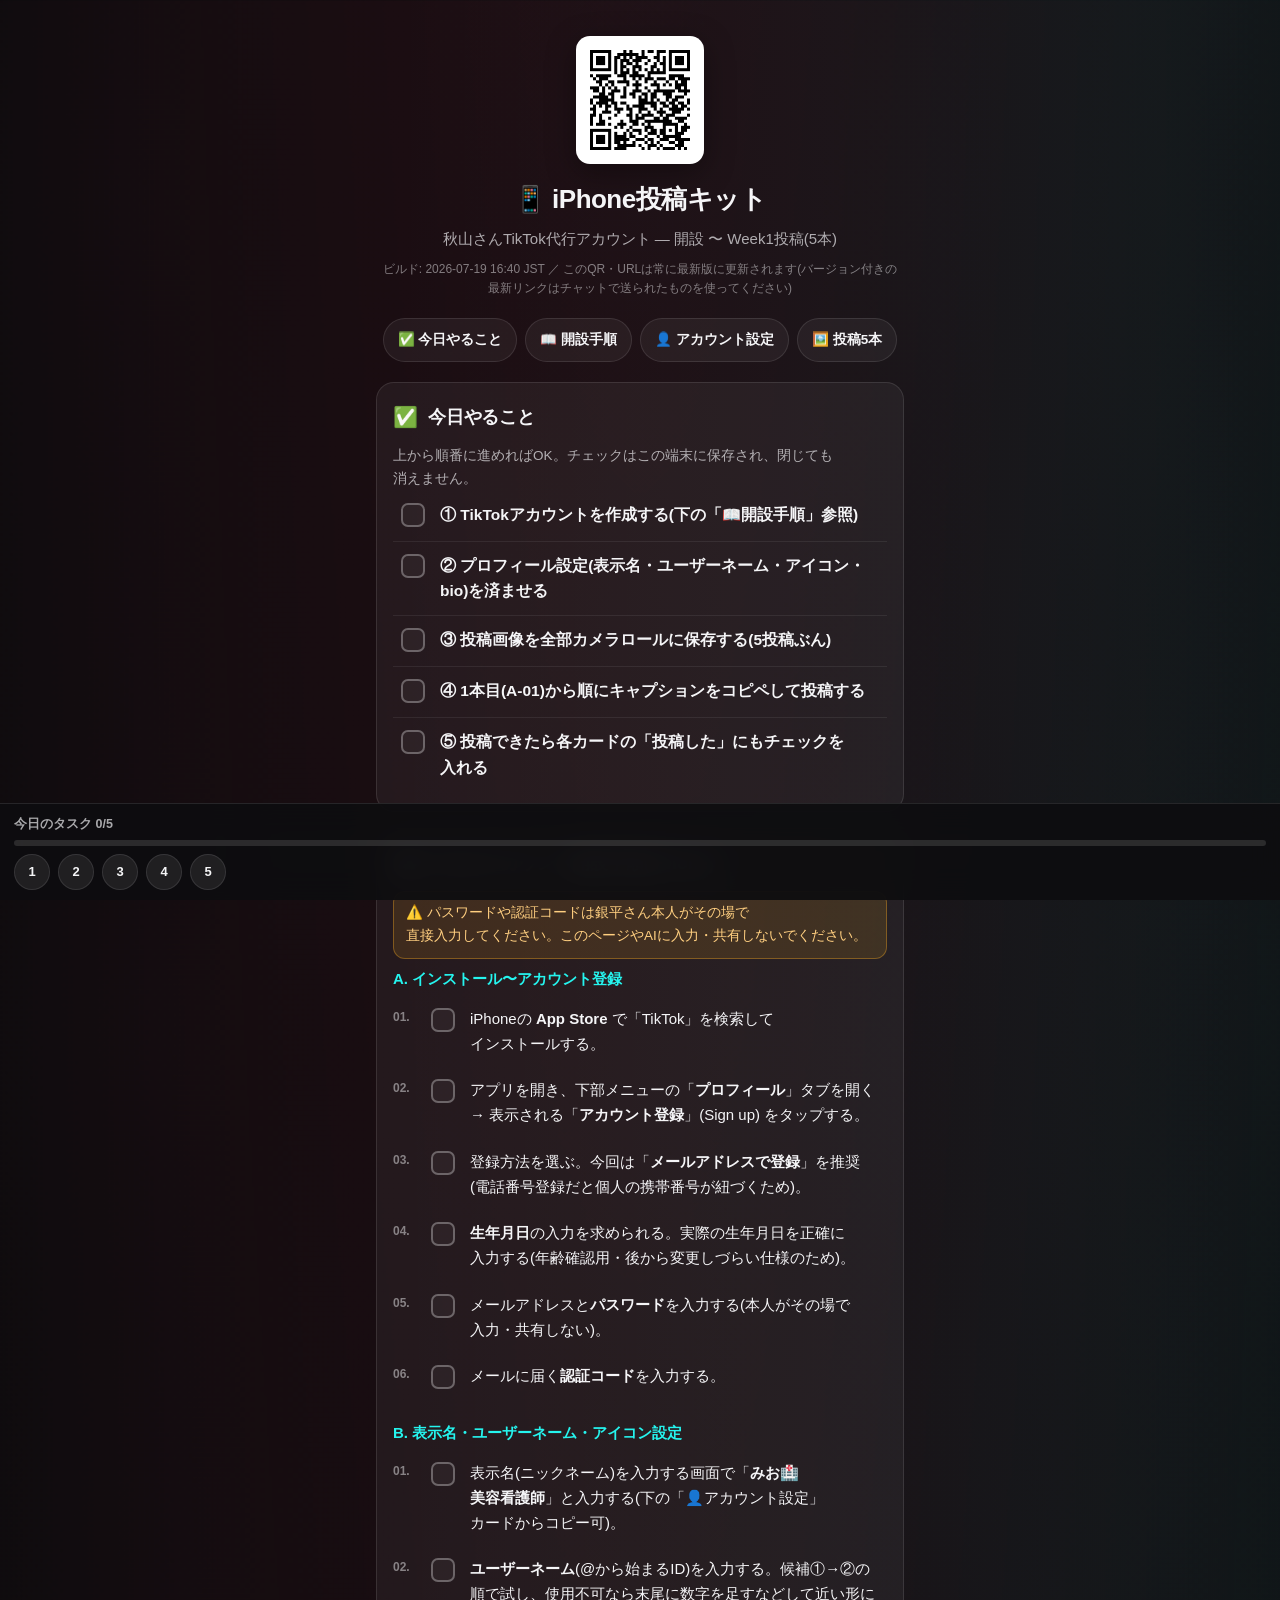
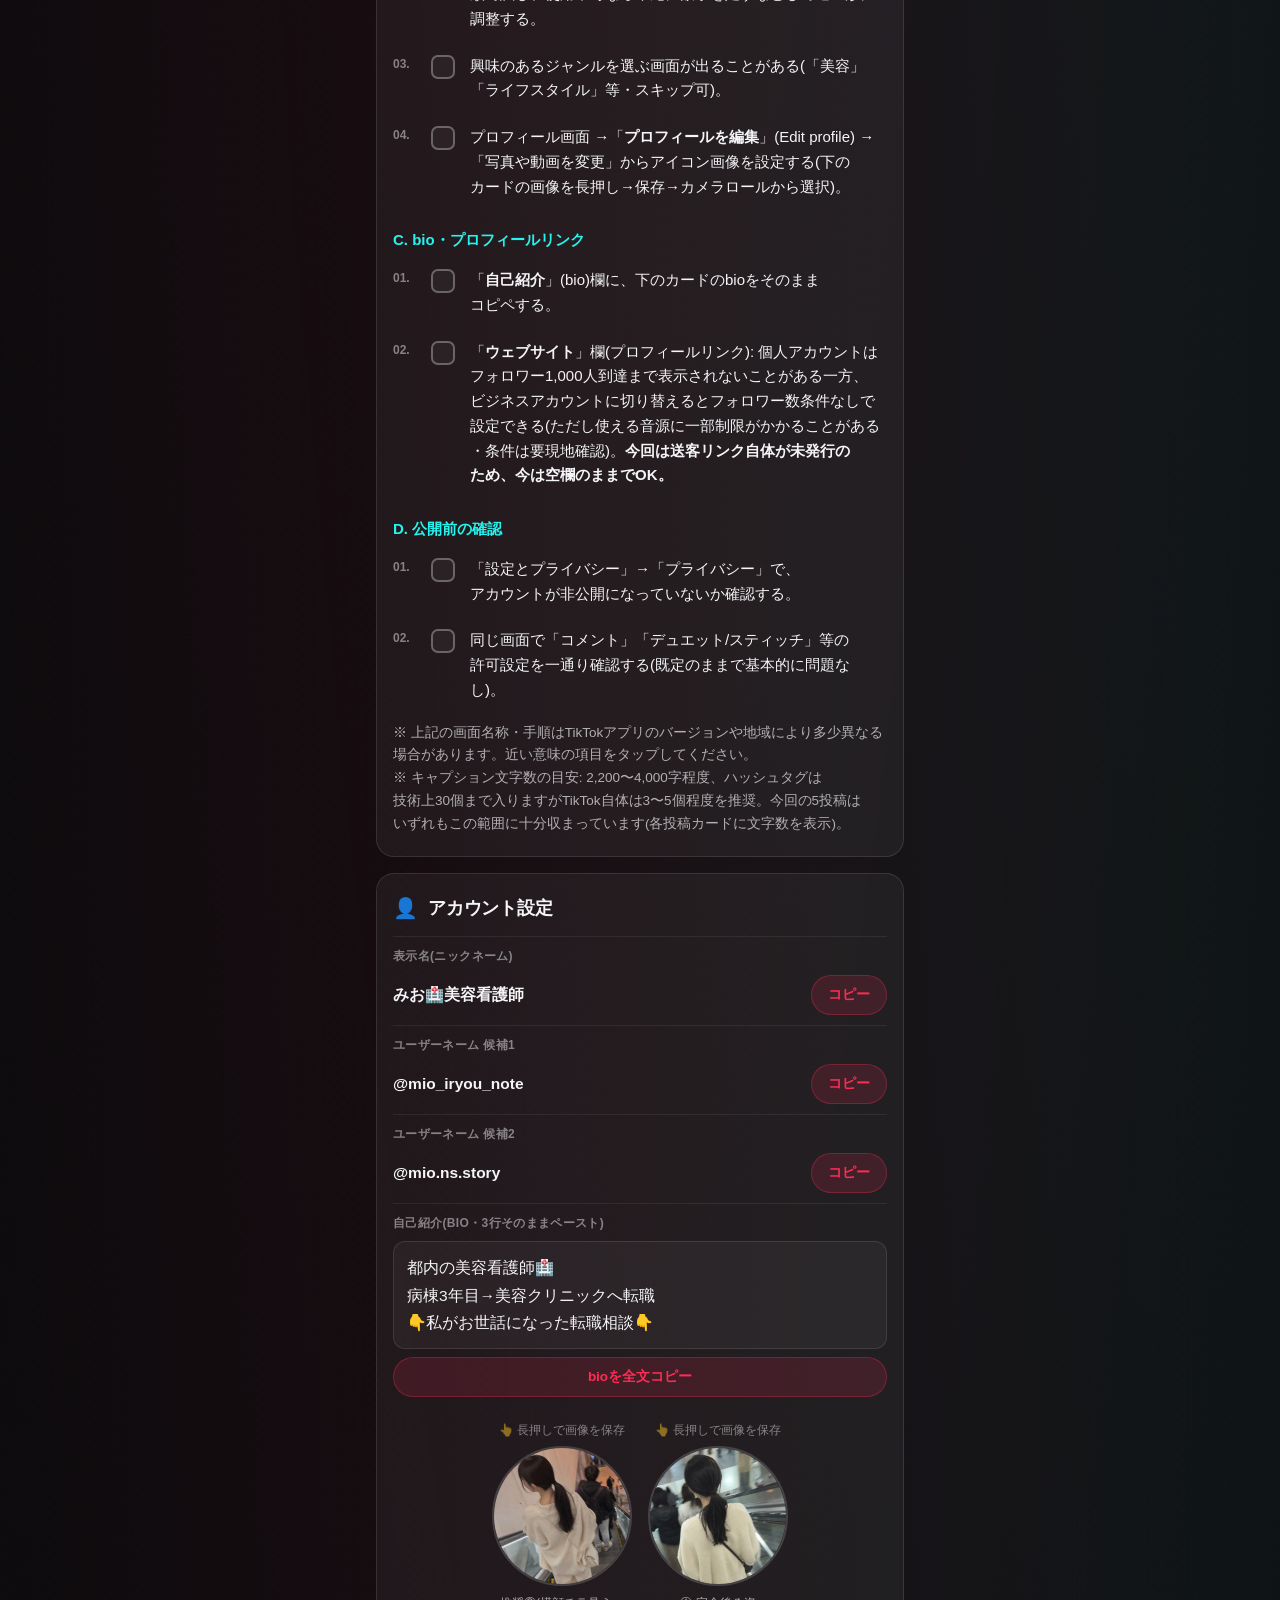
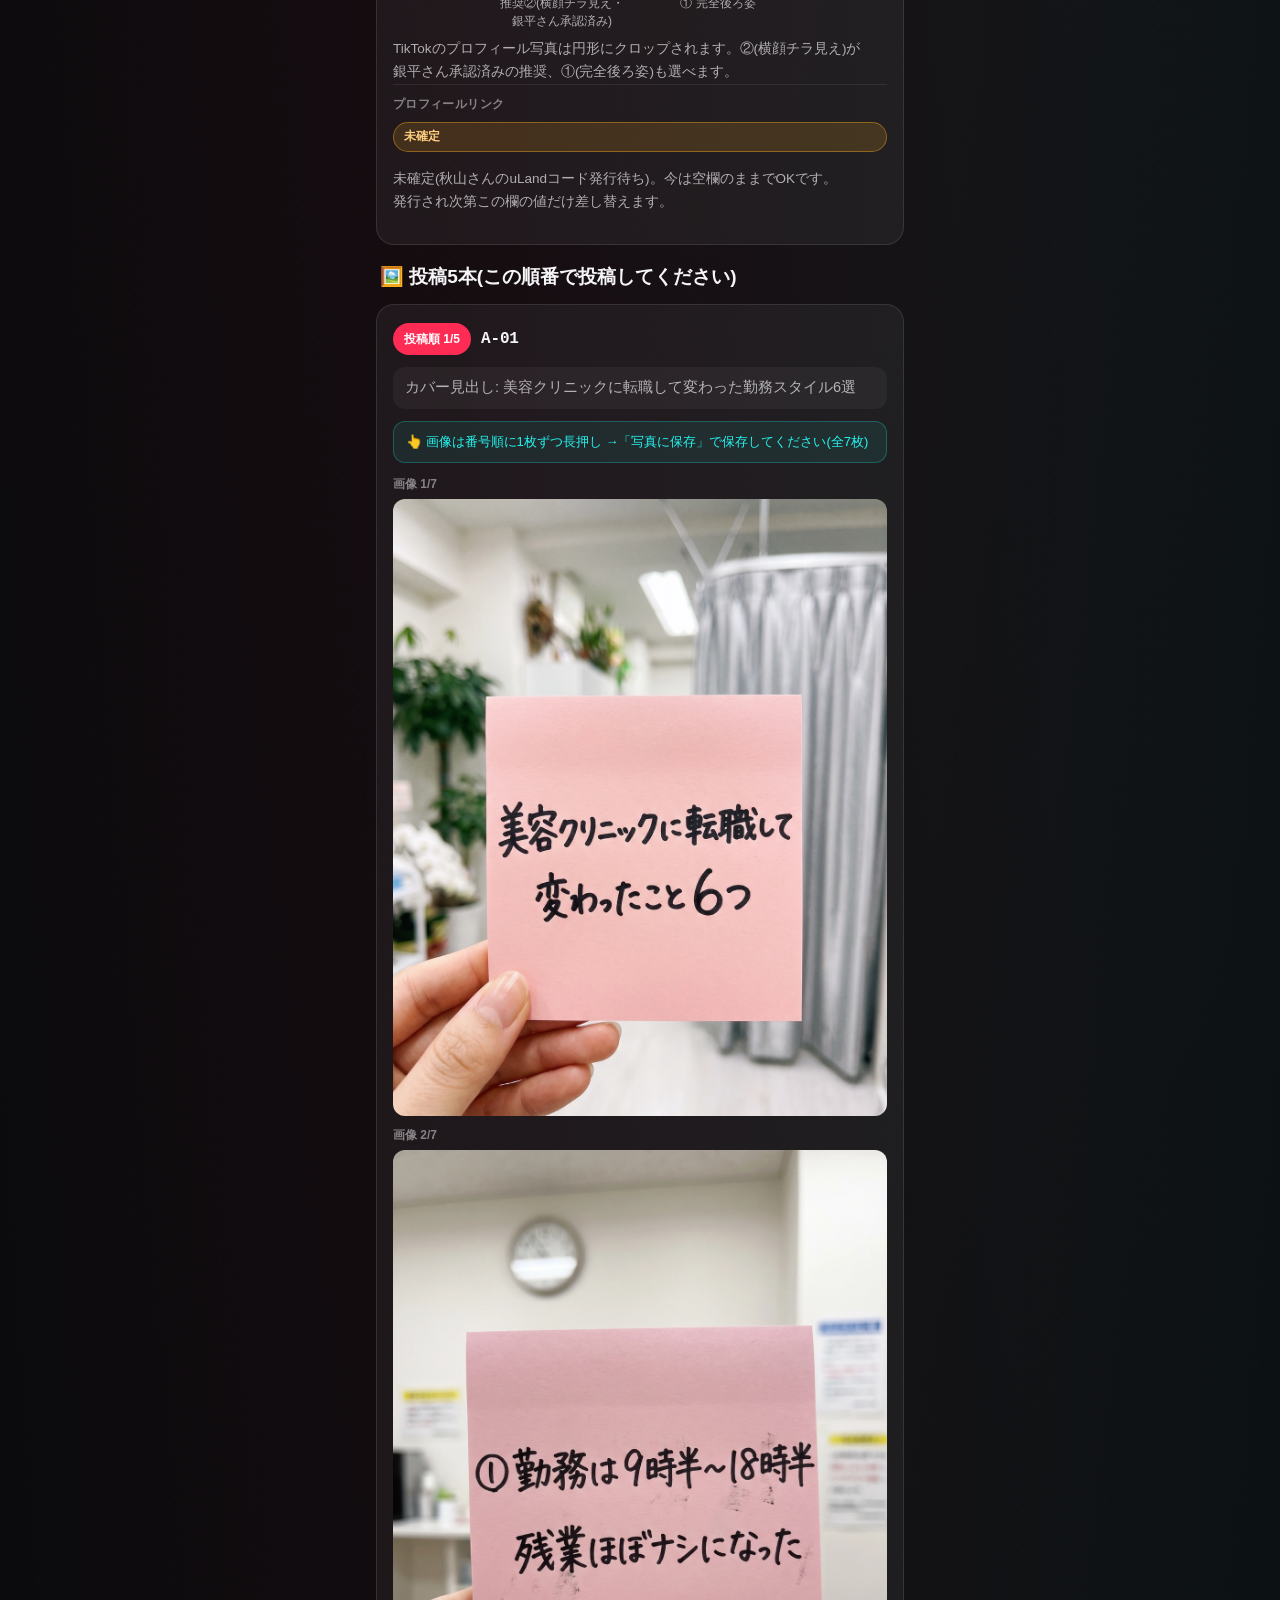
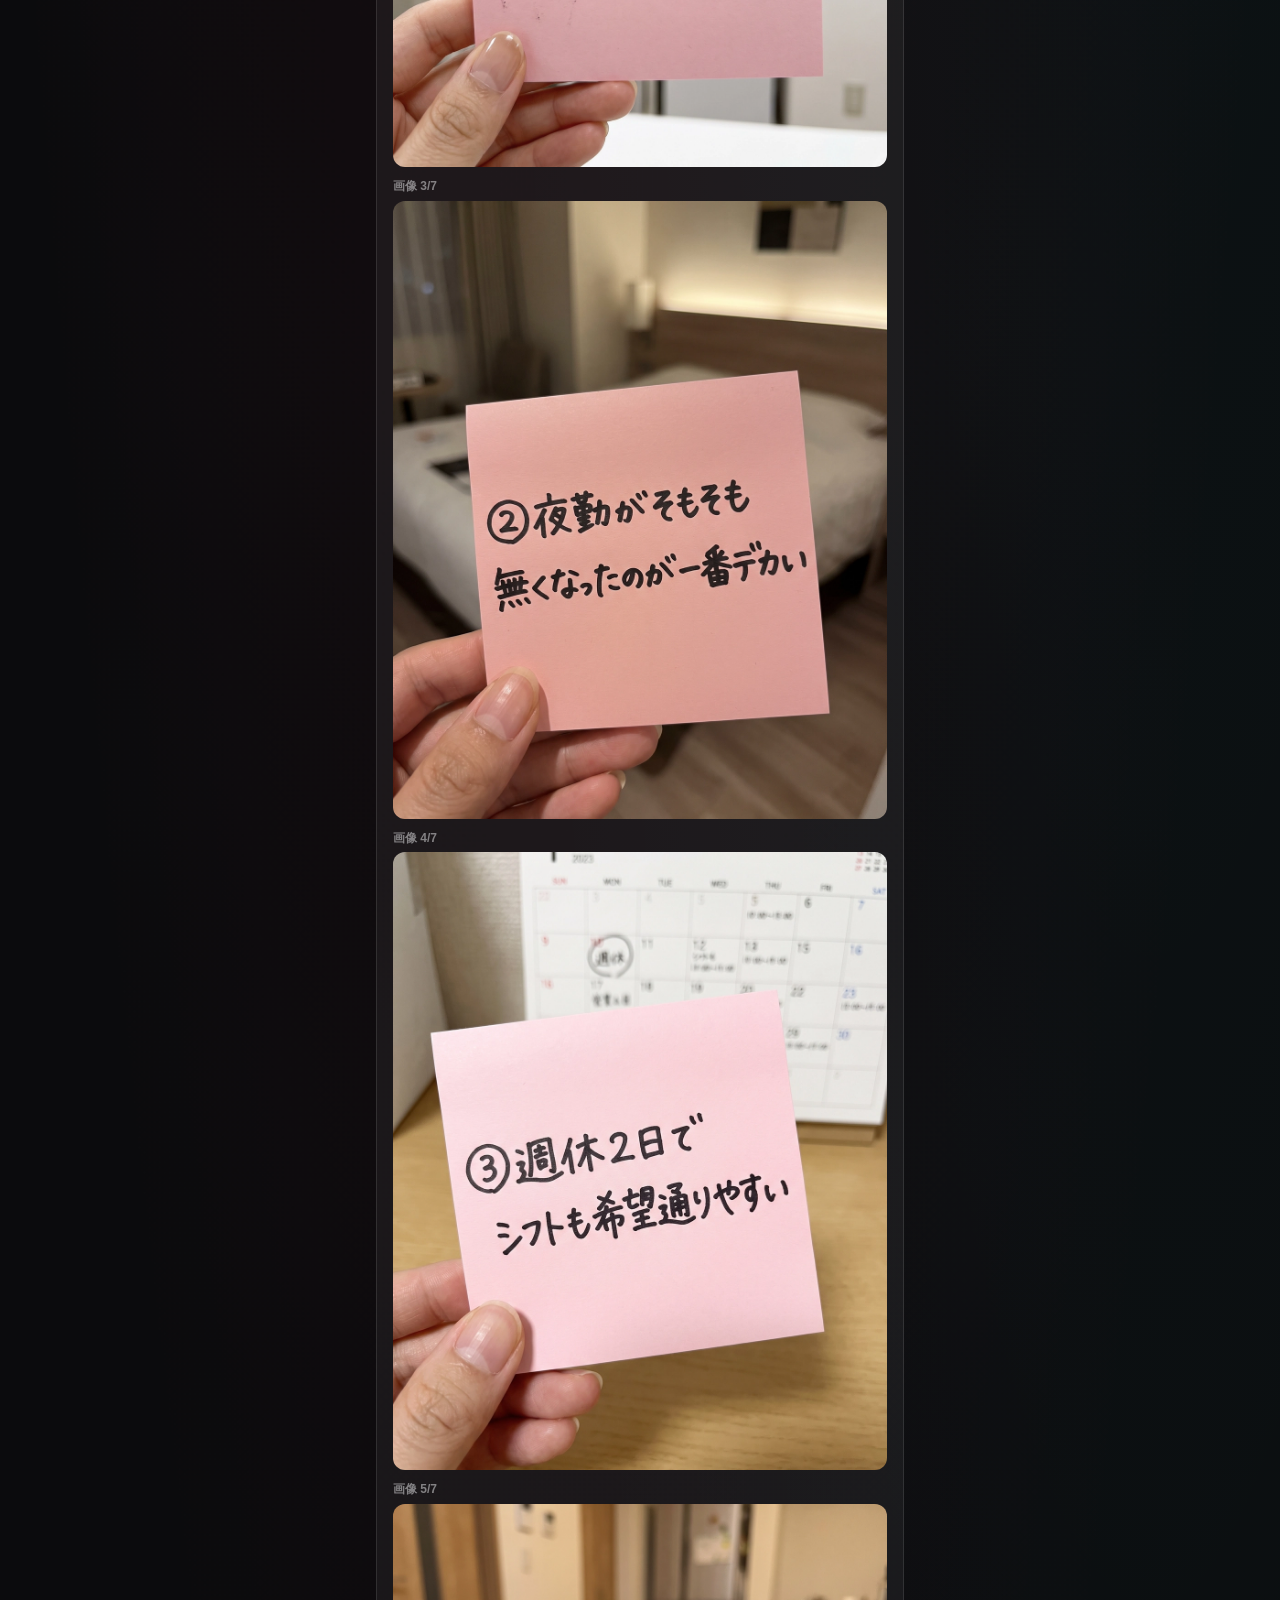
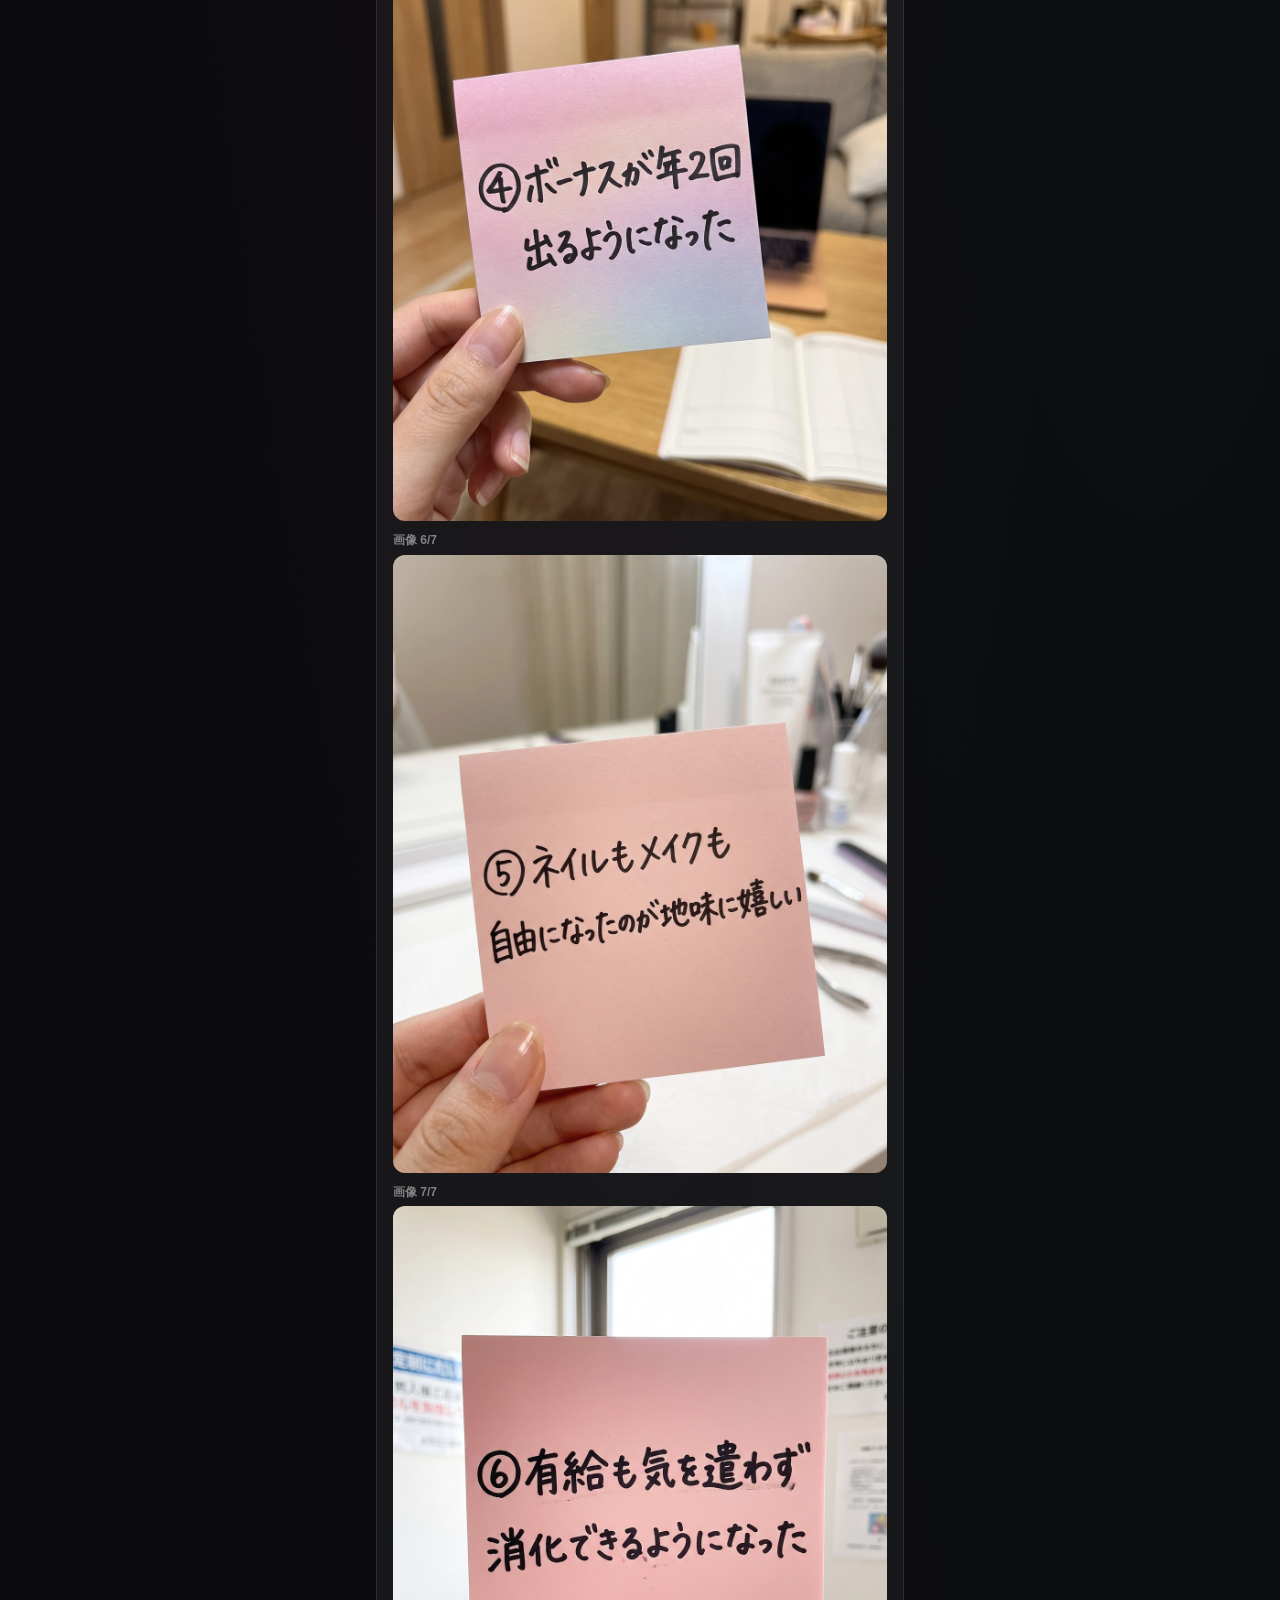
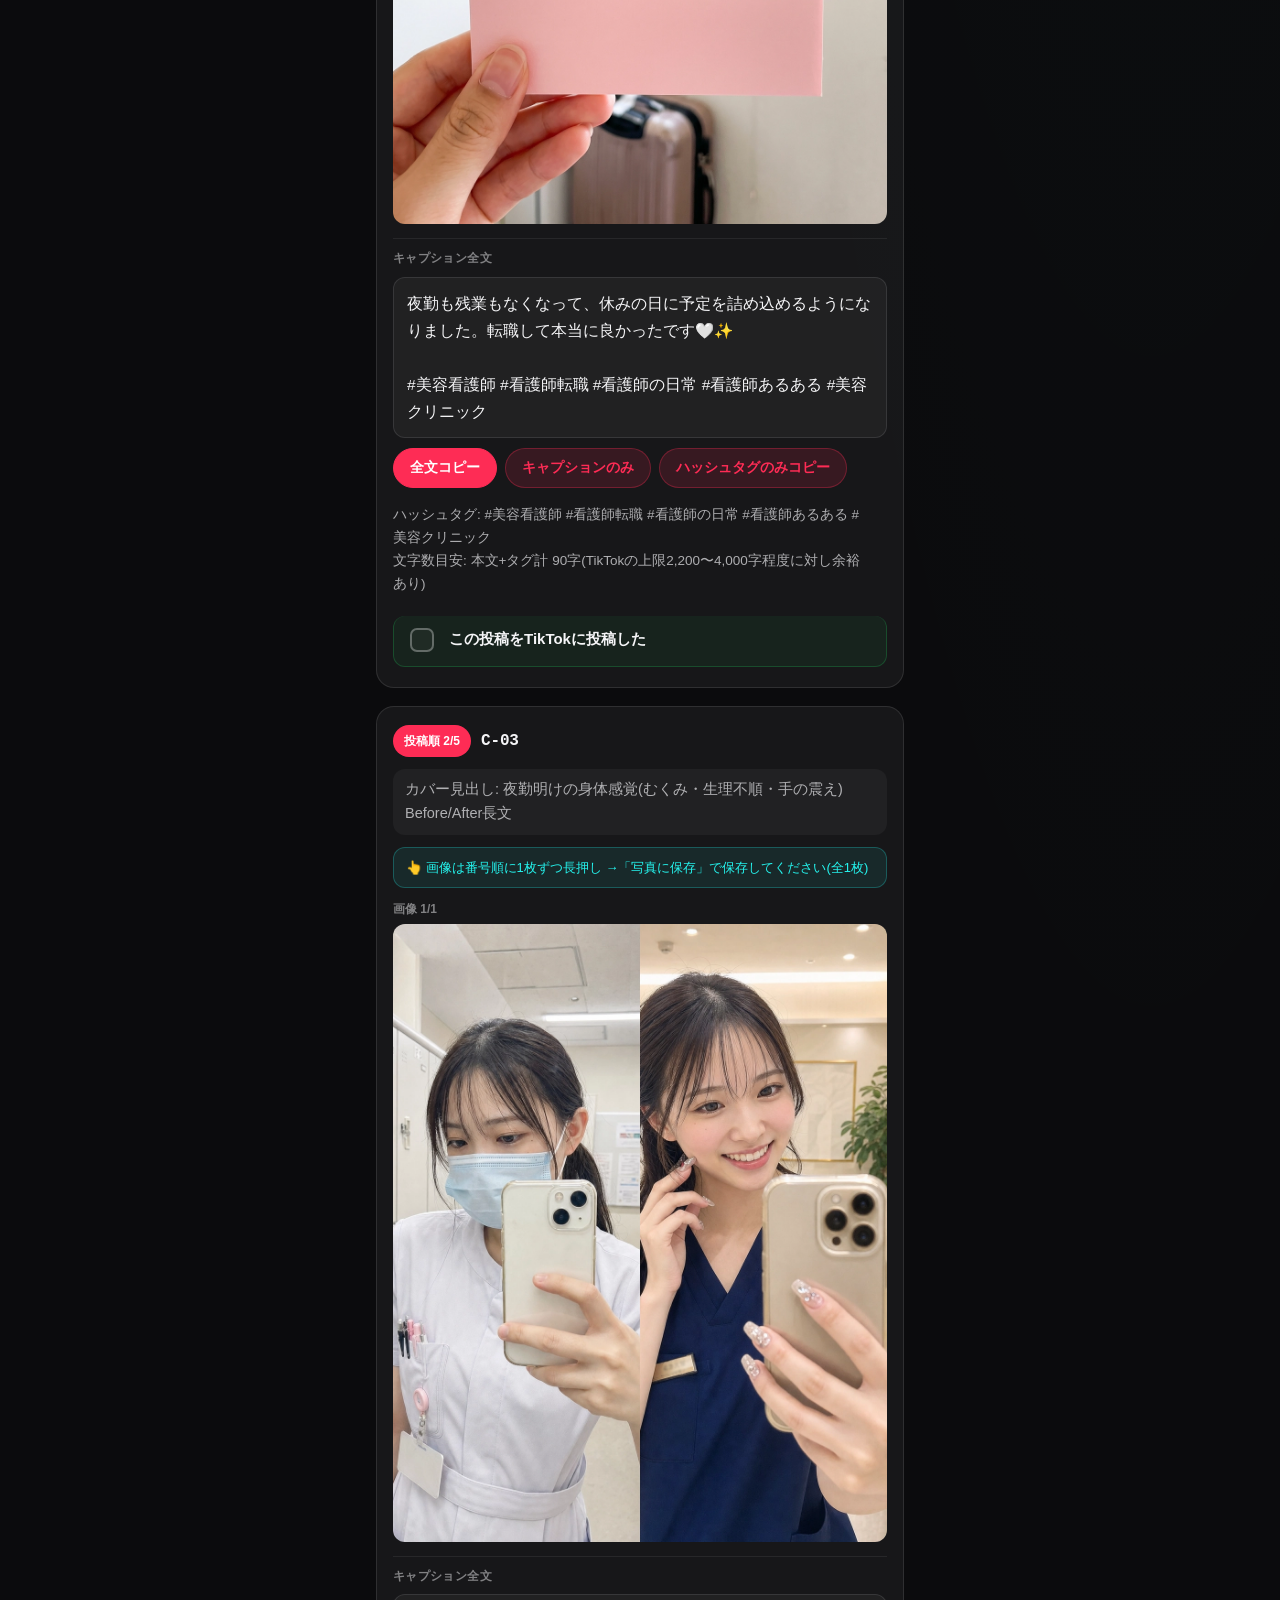
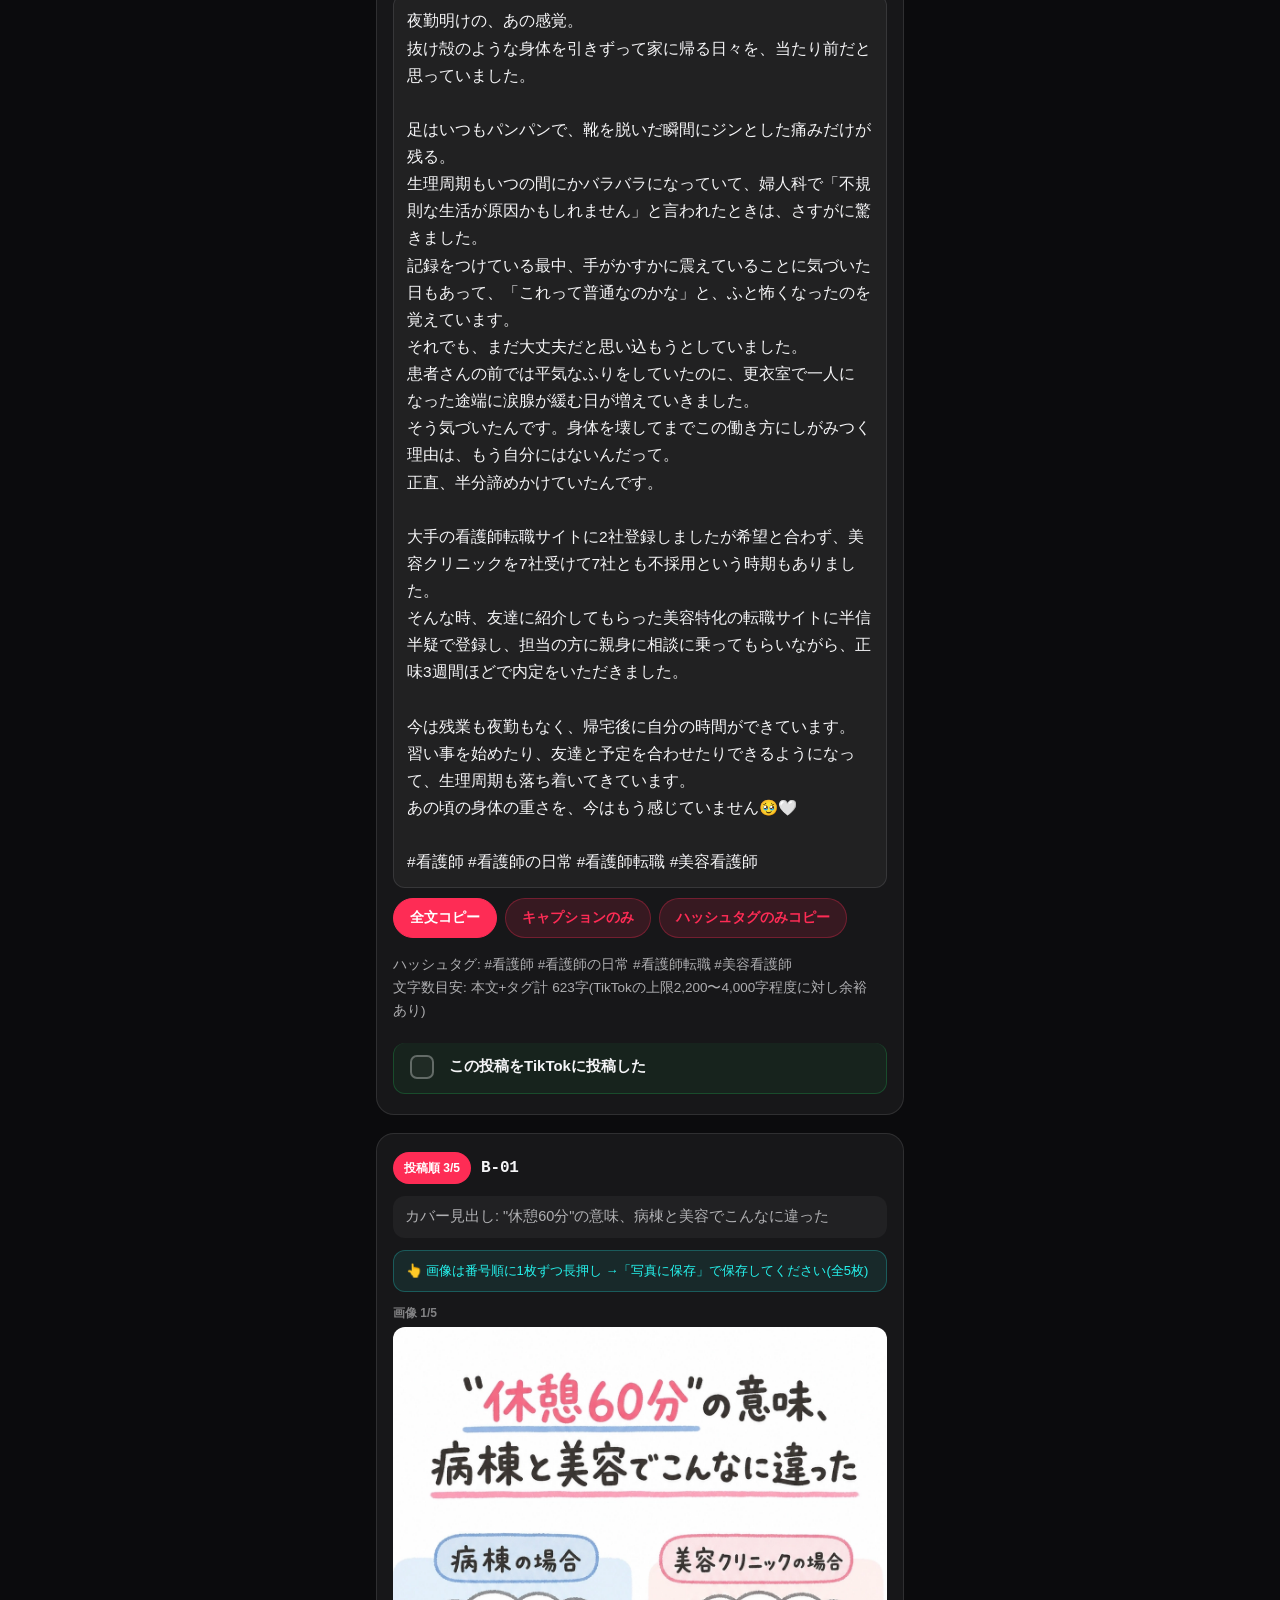
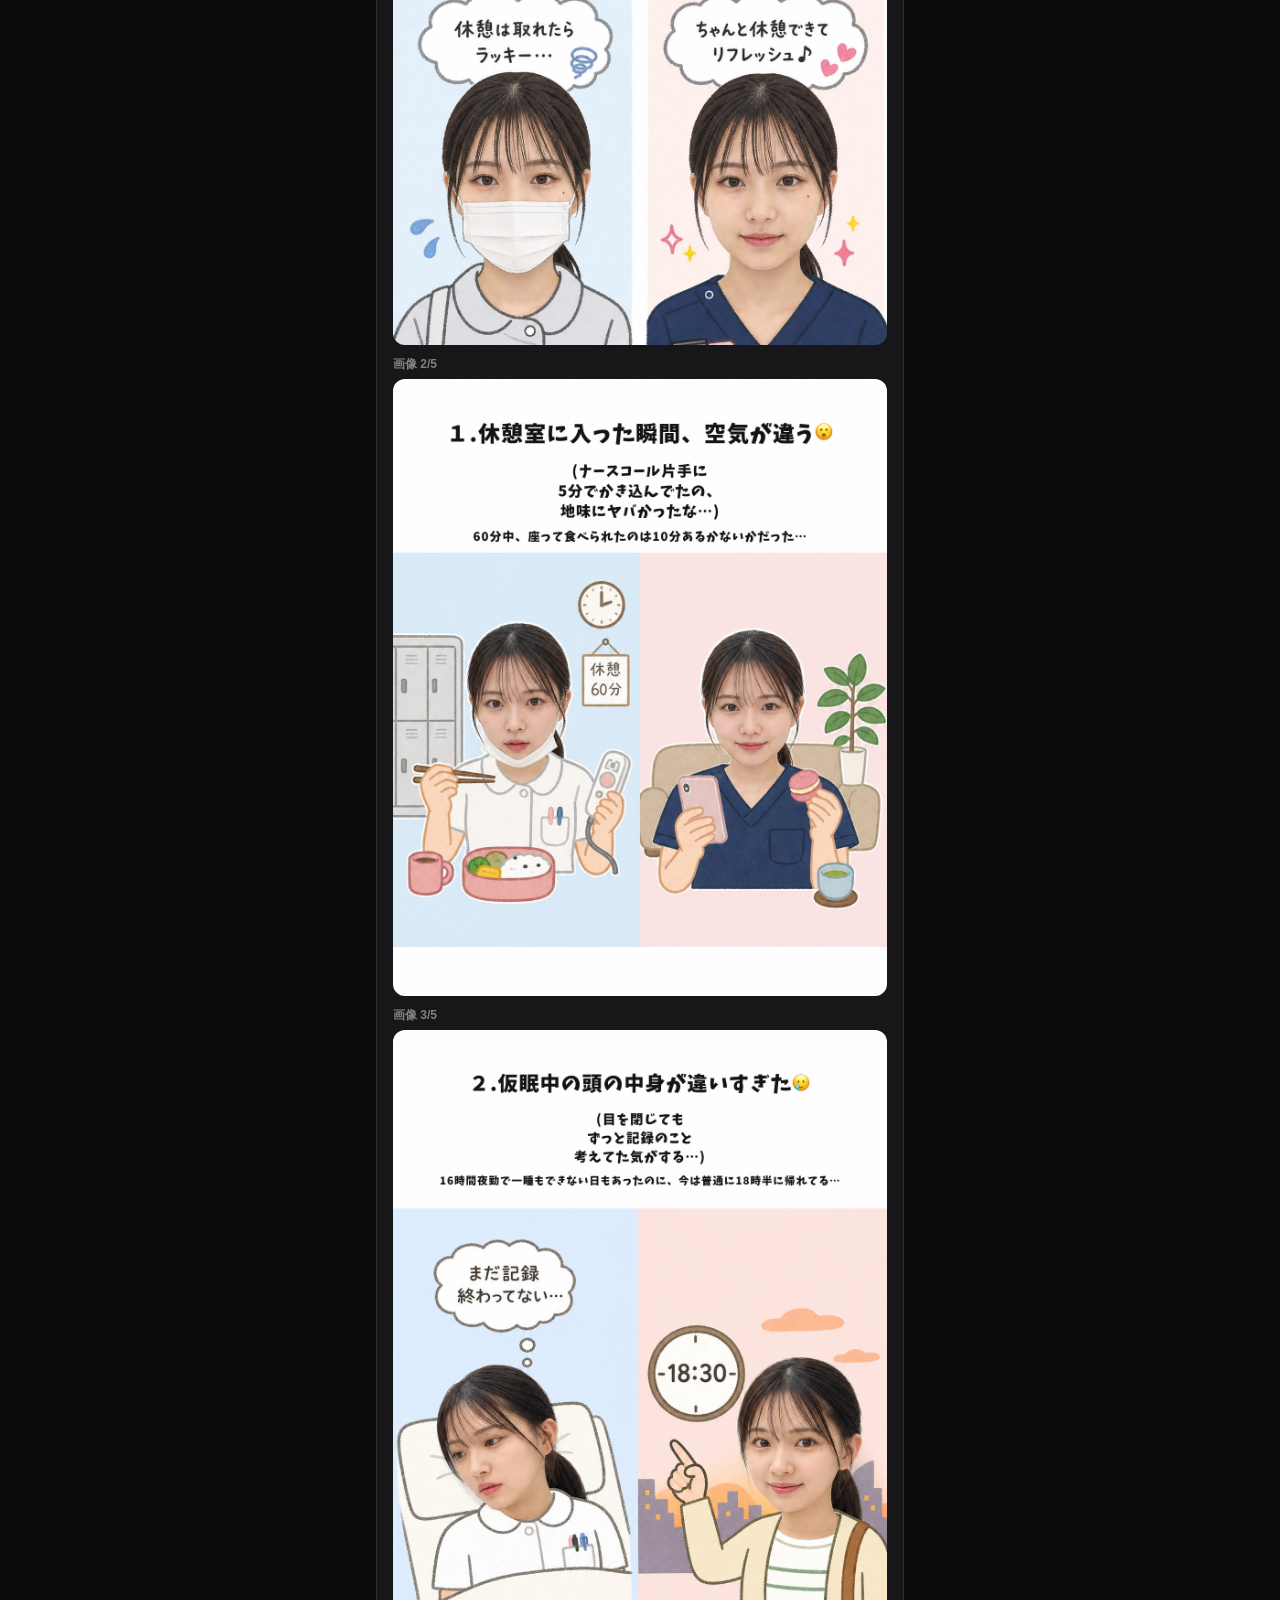
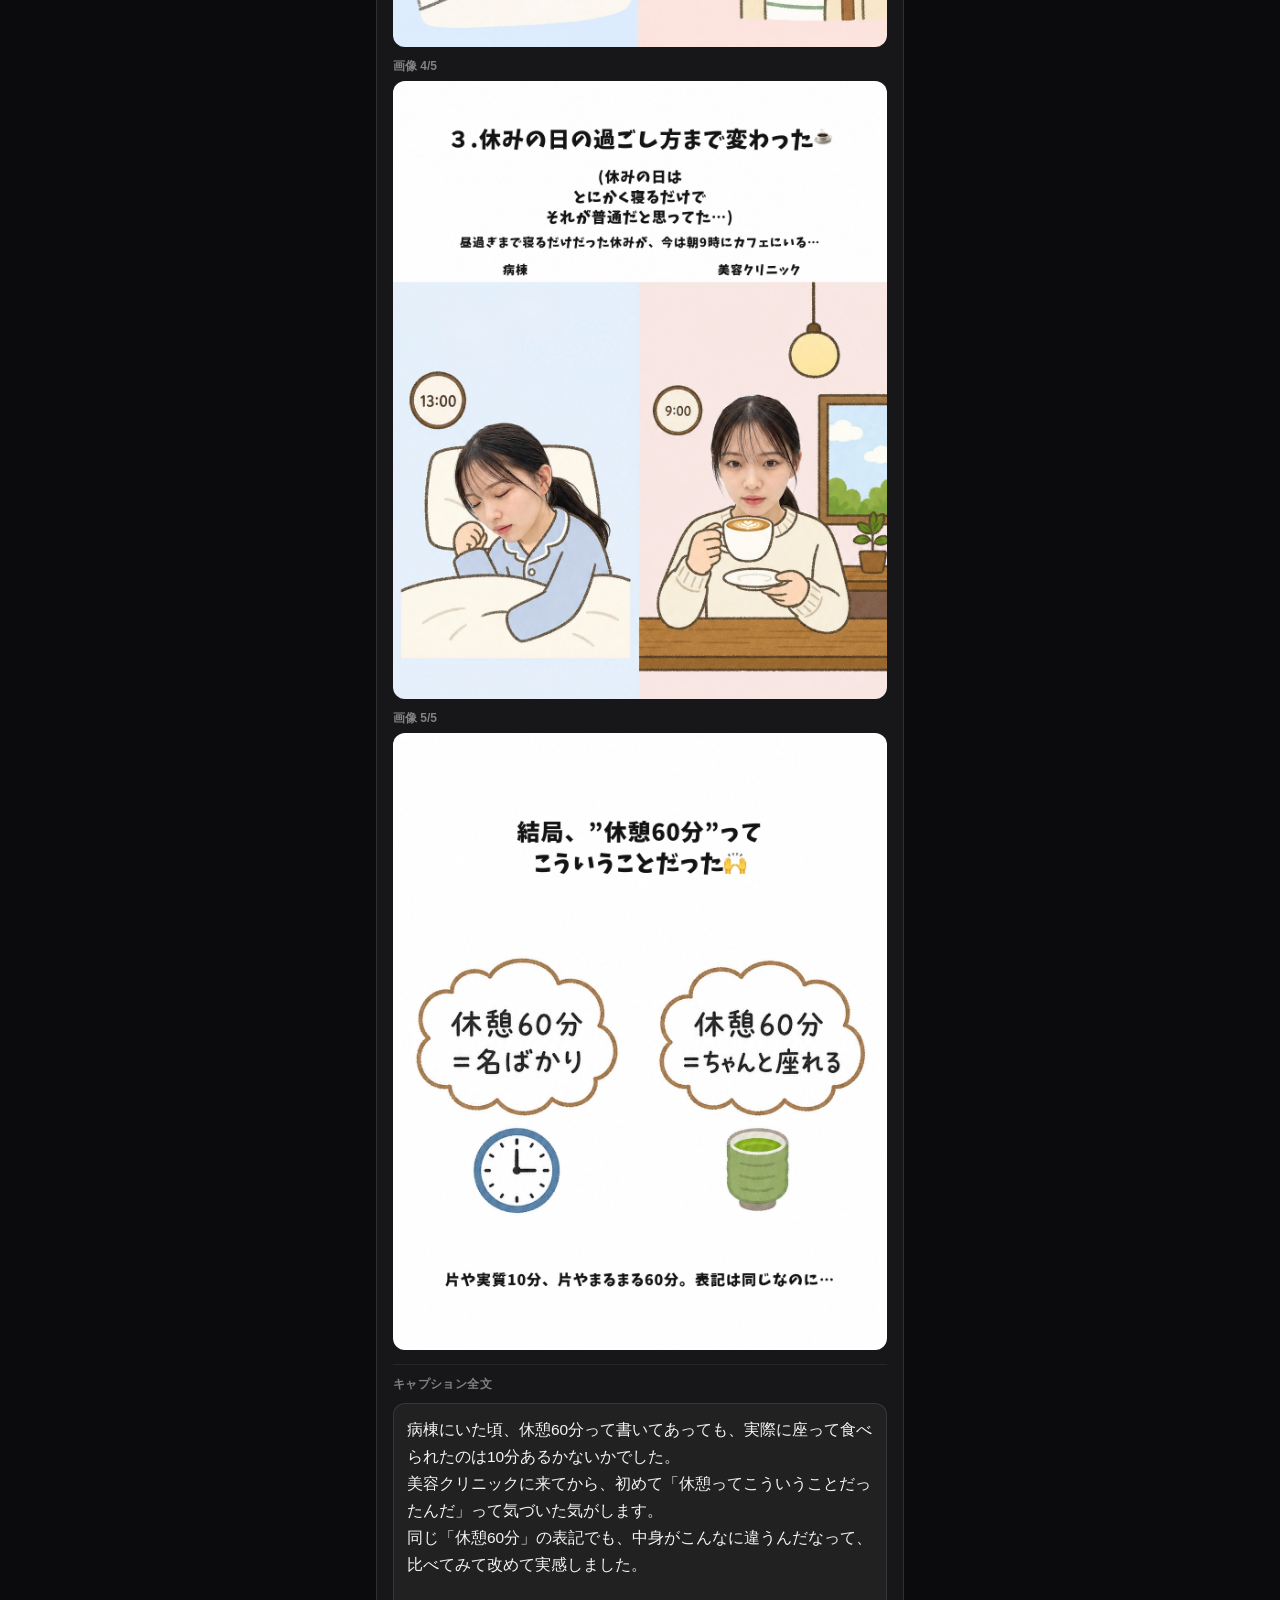
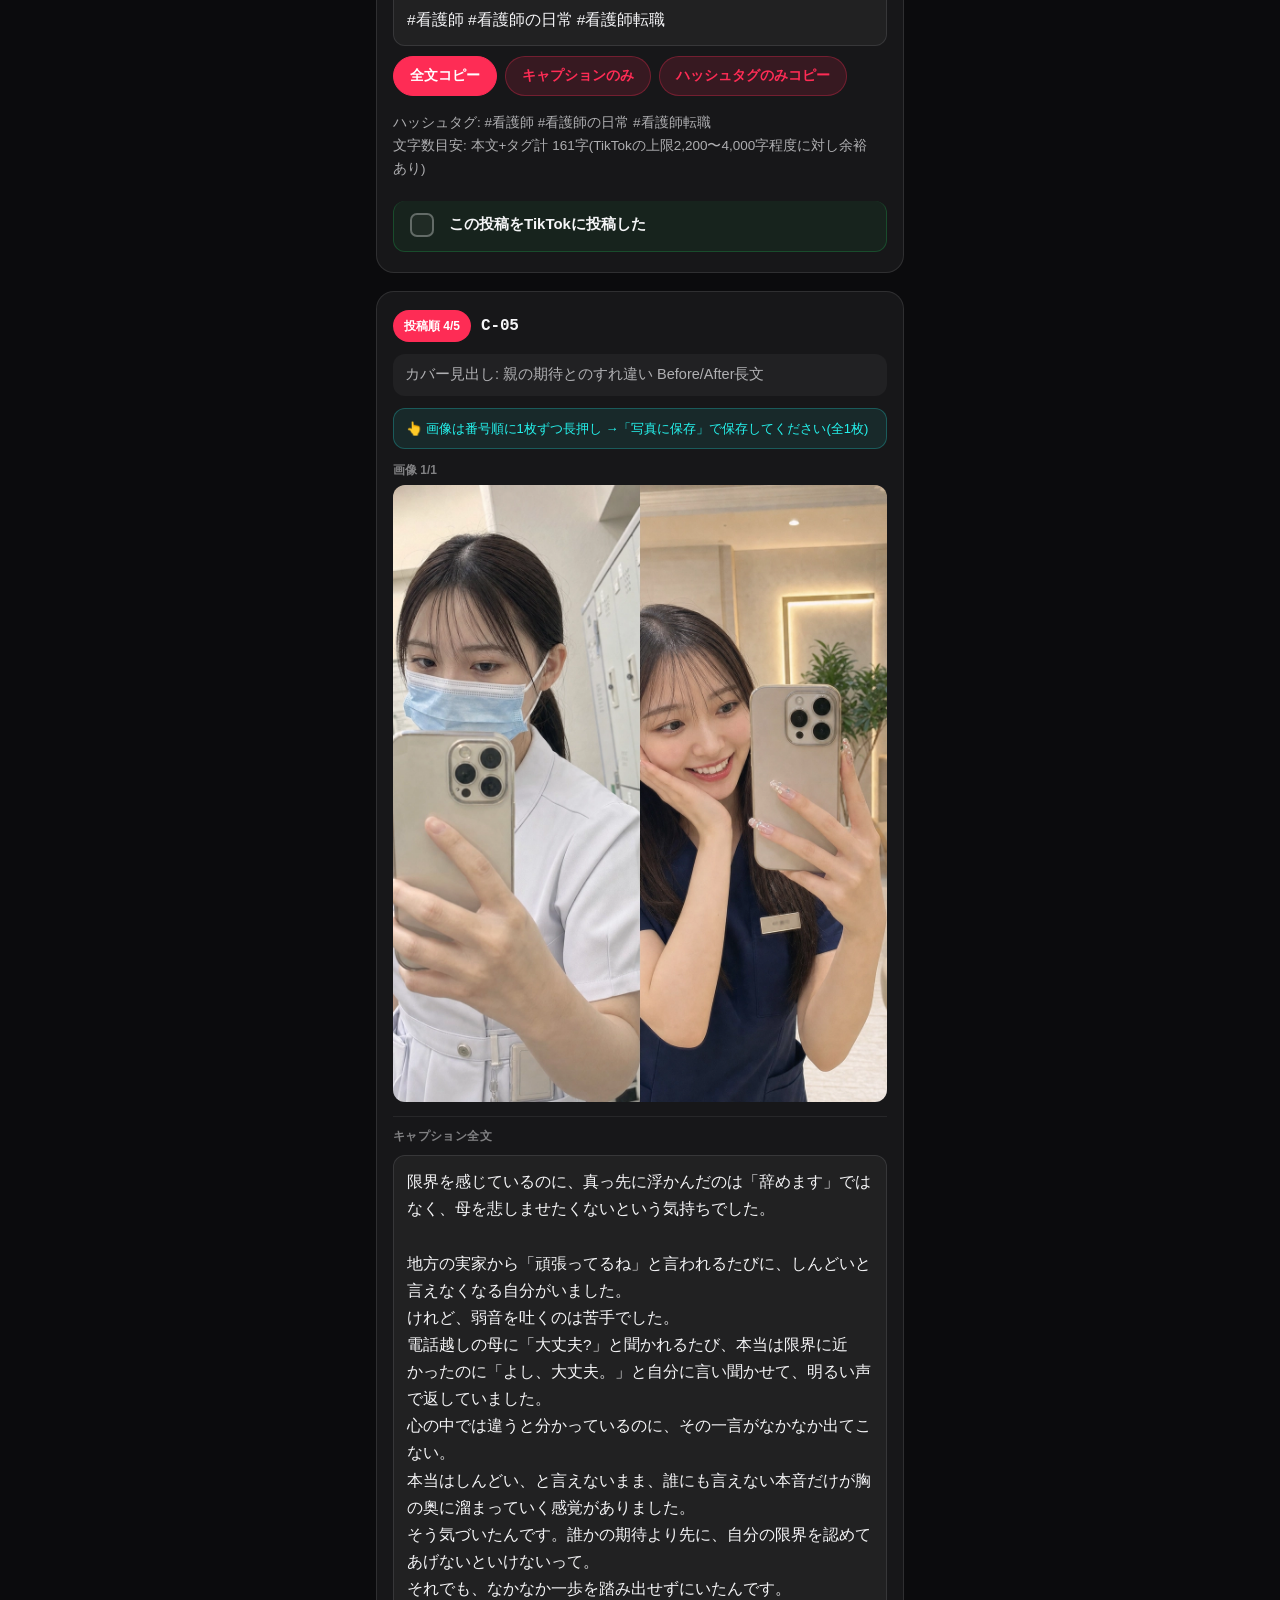
==== iphone/index.html @ 191104e3 "publish: site を更新" ====
<!DOCTYPE html>

<html lang="ja">
<head>
<meta charset="utf-8"/>
<title>iPhone投稿キット</title>
<meta content="width=device-width, initial-scale=1, viewport-fit=cover" name="viewport"/>
<meta content="noindex, nofollow" name="robots"/>
<meta content="yes" name="apple-mobile-web-app-capable"/>
<meta content="black-translucent" name="apple-mobile-web-app-status-bar-style"/>
<meta content="#0b0b0d" name="theme-color"/>
<link href="assets/iphone.css" rel="stylesheet"/>
<style id="budoux-style">body{word-break:keep-all;overflow-wrap:anywhere;line-break:strict;}</style></head>
<body>
<div id="kit">
<header class="kit-header">
<img alt="このページのQRコード" class="qr-img" height="128" src="[data-uri]" width="128"/>
<h1>📱 iPhone投稿キット</h1>
<p class="kit-sub">秋山さん​TikTok代行アカウント — 開設 〜 Week1投稿(5本)</p>
<p class="kit-meta">ビルド: 2026-07-19 16:40 JST ／ この​QR・URLは​常に​最新版に​更新されます(バージョン付きの​最新リンクは​チャットで​送られた​ものを​使ってください​)</p>
</header>
<nav class="quick-nav" data-budoux="off">
<a href="#sec-checklist">✅ 今日やること</a>
<a href="#sec-guide">📖 開設手順</a>
<a href="#sec-account">👤 アカウント設定</a>
<a href="#sec-posts">🖼️ 投稿5本</a>
</nav>
<section class="card" id="sec-checklist">
<div class="card-head">
<span class="card-icon">✅</span>
<h2>今​日やる​こと</h2>
</div>
<p class="hint-text">上から​順番に​進めれば​OK。​チェックは​この​端末に​保存され、​閉じても​消えません。</p>
<label class="check-row big-check">
<input class="kit-check" data-group="today" id="today-1" type="checkbox"/>
<span>① TikTokアカウントを​作成する​(下の​「📖開設手順」​参照)</span>
</label>
<label class="check-row big-check">
<input class="kit-check" data-group="today" id="today-2" type="checkbox"/>
<span>② プロフィール設定(表示名・ユーザーネーム・アイコン・bio)を​済ませる</span>​
</label>
<label class="check-row big-check">
<input class="kit-check" data-group="today" id="today-3" type="checkbox"/>
<span>③ 投稿画像を​全部​カメラロールに​保存する​(5投稿ぶん)</span>
</label>
<label class="check-row big-check">
<input class="kit-check" data-group="today" id="today-4" type="checkbox"/>
<span>④ 1本目(A-01)から​順に​キャプションを​コピペして​投稿する</span>​
</label>
<label class="check-row big-check">
<input class="kit-check" data-group="today" id="today-5" type="checkbox"/>
<span>⑤ 投稿できたら​各カードの​「投稿した」にも​チェックを​入れる</span>​
</label>
</section>
<section class="card" id="sec-guide">
<div class="card-head">
<span class="card-icon">📖</span>
<h2>TikTokアカウント開設手順(iPhone)</h2>
</div>
<p class="hint-text warn-text">⚠️ パスワードや​認証コードは​銀平さん本人が​その場で​直接入力してください。​この​ページや​AIに​入力・​共有しないでください。</p>
<h3 class="guide-sub">A. インストール〜アカウント登録</h3>
<ol class="guide-list">
<li><label class="check-row"><input class="kit-check" data-group="guide" id="g-1" type="checkbox"/><span>iPhoneの​ <b>App Store</b> で​「TikTok」を​検索して​インストールする。</span></label></li>
<li><label class="check-row"><input class="kit-check" data-group="guide" id="g-2" type="checkbox"/><span>アプリを​開き、​下部​メニューの​「<b>プロフィール</b>」​タブを​開く​ → ​表示される​「<b>アカウント登録</b>」​(Sign up) を​タップする。</span></label></li>
<li><label class="check-row"><input class="kit-check" data-group="guide" id="g-3" type="checkbox"/><span>登録方​法を​選ぶ。​今回は​「<b>メールアドレスで​登録</b>」を​推奨(電話番号登録だと​個人の​携帯番号が​紐づく​ため)。</span></label></li>
<li><label class="check-row"><input class="kit-check" data-group="guide" id="g-4" type="checkbox"/><span><b>生年月​日</b>の​入力を​求められる。​実際の​生年月日を​正確に​入力する​(年齢確認用・後から​変更しづらい​仕様の​ため)。</span></label></li>
<li><label class="check-row"><input class="kit-check" data-group="guide" id="g-5" type="checkbox"/><span>メールアドレスと<b>​パスワード</b>を​入力する​(本人が​その​場で​入力・​共有しない)。</span></label></li>
<li><label class="check-row"><input class="kit-check" data-group="guide" id="g-6" type="checkbox"/><span>メールに​届く<b>​認証コード</b>を​入力する。</span></label></li>
</ol>
<h3 class="guide-sub">B. 表示名・ユーザーネーム・アイコン設定</h3>
<ol class="guide-list" start="7">
<li><label class="check-row"><input class="kit-check" data-group="guide" id="g-7" type="checkbox"/><span>表示名(ニックネーム)を​入力する​画面で​「<b>みお🏥美容看護師</b>」と​入力する​(下の​「👤アカウント設定」​カードから​コピー可)。</span></label></li>
<li><label class="check-row"><input class="kit-check" data-group="guide" id="g-8" type="checkbox"/><span><b>ユーザーネーム</b>(@から​始まる​ID)を​入力する。​候補①→②の​順で​試し、​使用不可なら​末尾に​数字を​足すなどして​近い形に​調整する。</span></label></li>
<li><label class="check-row"><input class="kit-check" data-group="guide" id="g-9" type="checkbox"/><span>興味の​ある​ジャンルを​選ぶ​画面が​出る​ことがある​(​「美容」​「ライフスタイル」等・スキップ可)。</span></label></li>
<li><label class="check-row"><input class="kit-check" data-group="guide" id="g-10" type="checkbox"/><span>プロフィール画面 →​「<b>プロフィールを​編集</b>」​(Edit profile) → ​「写真や​動画を​変更」から​アイコン画像を​設定する​(下の​カードの​画像を​長押し→保存→カメラロールから​選択)。</span></label></li>
</ol>
<h3 class="guide-sub">C. bio・プロフィールリンク</h3>
<ol class="guide-list" start="11">
<li><label class="check-row"><input class="kit-check" data-group="guide" id="g-11" type="checkbox"/><span>「<b>自己紹介</b>」​(bio)欄に、​下の​カードの​bioを​そのまま​コピペする。</span></label></li>
<li><label class="check-row"><input class="kit-check" data-group="guide" id="g-12" type="checkbox"/><span>「<b>ウェブサイト</b>」​欄(プロフィールリンク): 個人アカウントは​フォロワー1,000人到達まで​表示されない​ことがある​一方、​ビジネスアカウントに​切り替えると​フォロワー数条件なしで​設定できる​(ただし​使える​音源に​一部​制限が​かかる​ことがある​・条件は​要現地確認)。<b>​今回は​送客リンク自体が​未発行の​ため、​今は​空欄のままで​OK。</b></span></label></li>
</ol>
<h3 class="guide-sub">D. 公開前の​確認</h3>
<ol class="guide-list" start="13">
<li><label class="check-row"><input class="kit-check" data-group="guide" id="g-13" type="checkbox"/><span>「設定と​プライバシー」​→​「プライバシー」で、​アカウントが​非公開に​なっていないか​確認する。</span></label></li>
<li><label class="check-row"><input class="kit-check" data-group="guide" id="g-14" type="checkbox"/><span>同じ​画面で​「コメント」​「デュエット/スティッチ」等の​許可設定を​一通り確認する​(既定のままで​基本的に​問題な​し)。</span></label></li>
</ol>
<p class="hint-text">
      ※ 上記の​画面名称・​手順は​TikTokアプリの​バージ​ョンや​地域に​より​多少異なる​場合が​あります。​近い​意味の​項目を​タップしてください。<br/>
      ※ キャプション文字数の​目安: 2,200〜4,000字程度、​ハッシュタグは​技術上30個まで​入りますが​TikTok自体は​3〜5個程度を​推奨。​今回の​5投稿は​いずれも​この​範囲に​十分収まっています(各投稿カードに​文字数を​表示)。​
    </p>
</section>
<section class="card" id="sec-account">
<div class="card-head">
<span class="card-icon">👤</span>
<h2>アカウント設定</h2>
</div>
<div class="field-row">
<div class="field-label">表示名(ニックネーム)</div>
<div class="field-value">みお🏥美容看護師</div>
<button class="copy-btn" data-budoux="off" data-copy="みお🏥美容看護師">コピー</button>
</div>
<div class="field-row">
<div class="field-label">ユーザーネーム 候補1</div>
<div class="field-value mono">@mio_iryou_note</div>
<button class="copy-btn" data-budoux="off" data-copy="mio_iryou_note">コピー</button>
</div>
<div class="field-row">
<div class="field-label">ユーザーネーム 候補2</div>
<div class="field-value mono">@mio.ns.story</div>
<button class="copy-btn" data-budoux="off" data-copy="mio.ns.story">コピー</button>
</div>
<div class="field-row field-row-block">
<div class="field-label">自己紹介(bio・3行そのまま​ペースト)</div>
<div class="field-value pre">都内の​美容看護師🏥
病棟3年目→美容クリニックへ​転職
👇​私が​お世話に​なった​転職相談👇</div>
<button class="copy-btn" data-budoux="off" data-copy="都内の美容看護師🏥
病棟3年目→美容クリニックへ転職
👇私がお世話になった転職相談👇">bioを全文コピー</button>
</div>
<div class="icon-grid">
<div class="icon-item">
<div class="icon-save-hint">👆 長押しで​画像を​保存</div>
<img alt="推奨②(横顔チラ見え・銀平さん承認済み)" class="icon-img" height="180" src="assets/icon_primary.webp?v=3bbea24d" width="180"/>
<div class="icon-label">推奨②(横顔チラ見え・​銀平さん​承認済み)</div>
</div>
<div class="icon-item">
<div class="icon-save-hint">👆 長押しで​画像を​保存</div>
<img alt="① 完全後ろ姿" class="icon-img" height="180" src="assets/icon_secondary.webp?v=61c9d349" width="180"/>
<div class="icon-label">① 完全後ろ姿</div>
</div>
</div>
<p class="hint-text">TikTokの​プロフィール写真は​円形に​クロップされます。​②(横顔チラ見え)が​銀平さん​承認済みの​推奨、​①(完全後ろ姿)も​選べます。</p>
<div class="field-row field-row-block">
<div class="field-label">プロフィールリンク</div>
<div class="status-pill status-pending">未確定</div>
<p class="hint-text">未確定(秋山さんの​uLandコード発行待ち)。​今は​空欄のままで​OKです。​発行され次第この​欄の​値だけ差し替えます。</p>
</div>
</section>
<section class="posts-section" id="sec-posts">
<h2 class="posts-heading">🖼️ 投稿5本(この​順番で​投稿してください​)</h2>
<section class="card post-card" id="post-A-01">
<div class="card-head">
<span class="post-order-badge">投稿順 1/5</span>
<h2>A-01</h2>
</div>
<div class="post-cover-title">カバー見出し: 美容クリニックに​転職して​変わった​勤務スタイル6選</div>
<div class="post-save-hint">
        👆 画像は​番号順に​1枚ずつ​長押し →​「写真に​保存」で​保存してください​(全7​枚)
      </div>
<div class="post-images">
<div class="post-img-block">
<div class="img-index">画像 1/7</div>
<img alt="A-01 画像1" class="post-img" height="1350" loading="lazy" src="../media/A-01/01.webp?v=9da09de6" width="1080"/>
</div>
<div class="post-img-block">
<div class="img-index">画像 2/7</div>
<img alt="A-01 画像2" class="post-img" height="1350" loading="lazy" src="../media/A-01/02.webp?v=7864609f" width="1080"/>
</div>
<div class="post-img-block">
<div class="img-index">画像 3/7</div>
<img alt="A-01 画像3" class="post-img" height="1350" loading="lazy" src="../media/A-01/03.webp?v=fcd2af24" width="1080"/>
</div>
<div class="post-img-block">
<div class="img-index">画像 4/7</div>
<img alt="A-01 画像4" class="post-img" height="1350" loading="lazy" src="../media/A-01/04.webp?v=f4ade3a0" width="1080"/>
</div>
<div class="post-img-block">
<div class="img-index">画像 5/7</div>
<img alt="A-01 画像5" class="post-img" height="1350" loading="lazy" src="../media/A-01/05.webp?v=ed6e49d4" width="1080"/>
</div>
<div class="post-img-block">
<div class="img-index">画像 6/7</div>
<img alt="A-01 画像6" class="post-img" height="1350" loading="lazy" src="../media/A-01/06.webp?v=c3a5547e" width="1080"/>
</div>
<div class="post-img-block">
<div class="img-index">画像 7/7</div>
<img alt="A-01 画像7" class="post-img" height="1350" loading="lazy" src="../media/A-01/07.webp?v=9b262089" width="1080"/>
</div>
</div>
<div class="field-row field-row-block">
<div class="field-label">キャプション全文</div>
<div class="field-value pre">夜勤も​残業もなくなって、​休みの​日に​予定を​詰め込めるようになりました。​転職して​本当に​良かったです🤍✨

#美容看護師 #看護師転職 #看護師の​日常 #看護師ある​ある​ #美容クリニック</div>
<div class="btn-row">
<button class="copy-btn primary" data-budoux="off" data-copy="夜勤も残業もなくなって、休みの日に予定を詰め込めるようになりました。転職して本当に良かったです🤍✨

#美容看護師 #看護師転職 #看護師の日常 #看護師あるある #美容クリニック">全文コピー</button>
<button class="copy-btn" data-budoux="off" data-copy="夜勤も残業もなくなって、休みの日に予定を詰め込めるようになりました。転職して本当に良かったです🤍✨">キャプションのみ</button>
<button class="copy-btn" data-budoux="off" data-copy="#美容看護師 #看護師転職 #看護師の日常 #看護師あるある #美容クリニック">ハッシュタグのみコピー</button>
</div>
<p class="hint-text">ハッシュタグ: #美容看護師 #看護師転職 #看護師の​日常 #看護師ある​ある​ #美容クリニック<br/>文字数目安: 本文+タグ計 90字(TikTokの​上限2,200〜4,000字程度に​対し余裕​あり)</p>
</div>
<label class="check-row posted-check">
<input class="kit-check" data-group="posted" id="posted-A-01" type="checkbox"/>
<span>この​投稿を​TikTokに​投稿した</span>​
</label>
</section>
<section class="card post-card" id="post-C-03">
<div class="card-head">
<span class="post-order-badge">投稿順 2/5</span>
<h2>C-03</h2>
</div>
<div class="post-cover-title">カバー見出し: 夜勤明けの​身体感​覚(むくみ・生理不順・手の​震え) Before/After長文</div>
<div class="post-save-hint">
        👆 画像は​番号順に​1枚ずつ​長押し →​「写真に​保存」で​保存してください​(全1​枚)
      </div>
<div class="post-images">
<div class="post-img-block">
<div class="img-index">画像 1/1</div>
<img alt="C-03 画像1" class="post-img" height="1350" loading="lazy" src="../media/C-03/01.webp?v=ba831fd5" width="1080"/>
</div>
</div>
<div class="field-row field-row-block">
<div class="field-label">キャプション全文</div>
<div class="field-value pre">夜勤明けの、​あの​感覚。​
抜け殻のような​身体を​引きずって​家に​帰る​日々を、​当たり前だと​思っていました。​

足は​いつも​パンパンで、​靴を​脱いだ瞬間に​ジンとした​痛みだけが​残る。​
生理周期も​いつの​間にかバラバラに​なっていて、​婦人科で​「不規則な​生活が​原因かもしれません」と​言われた​ときは、​さすがに​驚きました。​
記録を​つけている​最中、​手が​かすかに​震えている​ことに​気づいた​日も​あって、​「これって​普通なのかな」と、​ふと​怖くなったのを​覚えています。​
それでも、​まだ​大丈夫だと​思い込もうと​していました。​
患者さんの​前では​平気な​ふりを​していたのに、​更衣室で​一人に​なった​途端に​涙腺が​緩む日が​増えていきました。​
そう​気づいたんです。​身体を​壊してまで​この​働き方にしが​みつく​理由は、​もう​自分には​ないんだって。​
正直、​半分​諦めかけていたんです。​

大手の​看護師転職サイトに​2社登録しましたが​希望と​合わず、​美容クリニックを​7社受けて​7社とも​不採用と​いう​時期も​ありました。​
そんな​時、​友達に​紹介して​もらった​美容特化の​転職サイトに​半信半疑で​登録し、​担当の​方に​親身に​相談に​乗って​もらいながら、​正味3週間ほどで​内定を​いただきました。​

今は​残業も​夜勤もなく、​帰宅後に​自分の​時間が​できています。​
習い事を​始めたり、​友達と​予定を​合わせたりできるようになって、​生理周期も​落ち着いてきています。​
あの​頃の​身体の​重さを、​今は​もう​感じていません🥹🤍

#看護師 #看護師の​日常 #看護師転職 #美容看護師</div>
<div class="btn-row">
<button class="copy-btn primary" data-budoux="off" data-copy="夜勤明けの、あの感覚。
抜け殻のような身体を引きずって家に帰る日々を、当たり前だと思っていました。

足はいつもパンパンで、靴を脱いだ瞬間にジンとした痛みだけが残る。
生理周期もいつの間にかバラバラになっていて、婦人科で「不規則な生活が原因かもしれません」と言われたときは、さすがに驚きました。
記録をつけている最中、手がかすかに震えていることに気づいた日もあって、「これって普通なのかな」と、ふと怖くなったのを覚えています。
それでも、まだ大丈夫だと思い込もうとしていました。
患者さんの前では平気なふりをしていたのに、更衣室で一人になった途端に涙腺が緩む日が増えていきました。
そう気づいたんです。身体を壊してまでこの働き方にしがみつく理由は、もう自分にはないんだって。
正直、半分諦めかけていたんです。

大手の看護師転職サイトに2社登録しましたが希望と合わず、美容クリニックを7社受けて7社とも不採用という時期もありました。
そんな時、友達に紹介してもらった美容特化の転職サイトに半信半疑で登録し、担当の方に親身に相談に乗ってもらいながら、正味3週間ほどで内定をいただきました。

今は残業も夜勤もなく、帰宅後に自分の時間ができています。
習い事を始めたり、友達と予定を合わせたりできるようになって、生理周期も落ち着いてきています。
あの頃の身体の重さを、今はもう感じていません🥹🤍

#看護師 #看護師の日常 #看護師転職 #美容看護師">全文コピー</button>
<button class="copy-btn" data-budoux="off" data-copy="夜勤明けの、あの感覚。
抜け殻のような身体を引きずって家に帰る日々を、当たり前だと思っていました。

足はいつもパンパンで、靴を脱いだ瞬間にジンとした痛みだけが残る。
生理周期もいつの間にかバラバラになっていて、婦人科で「不規則な生活が原因かもしれません」と言われたときは、さすがに驚きました。
記録をつけている最中、手がかすかに震えていることに気づいた日もあって、「これって普通なのかな」と、ふと怖くなったのを覚えています。
それでも、まだ大丈夫だと思い込もうとしていました。
患者さんの前では平気なふりをしていたのに、更衣室で一人になった途端に涙腺が緩む日が増えていきました。
そう気づいたんです。身体を壊してまでこの働き方にしがみつく理由は、もう自分にはないんだって。
正直、半分諦めかけていたんです。

大手の看護師転職サイトに2社登録しましたが希望と合わず、美容クリニックを7社受けて7社とも不採用という時期もありました。
そんな時、友達に紹介してもらった美容特化の転職サイトに半信半疑で登録し、担当の方に親身に相談に乗ってもらいながら、正味3週間ほどで内定をいただきました。

今は残業も夜勤もなく、帰宅後に自分の時間ができています。
習い事を始めたり、友達と予定を合わせたりできるようになって、生理周期も落ち着いてきています。
あの頃の身体の重さを、今はもう感じていません🥹🤍">キャプションのみ</button>
<button class="copy-btn" data-budoux="off" data-copy="#看護師 #看護師の日常 #看護師転職 #美容看護師">ハッシュタグのみコピー</button>
</div>
<p class="hint-text">ハッシュタグ: #看護師 #看護師の​日常 #看護師転職 #美容看護師<br/>文字数目安: 本文+タグ計 623字(TikTokの​上限2,200〜4,000字程度に​対し余裕​あり)</p>
</div>
<label class="check-row posted-check">
<input class="kit-check" data-group="posted" id="posted-C-03" type="checkbox"/>
<span>この​投稿を​TikTokに​投稿した</span>​
</label>
</section>
<section class="card post-card" id="post-B-01">
<div class="card-head">
<span class="post-order-badge">投稿順 3/5</span>
<h2>B-01</h2>
</div>
<div class="post-cover-title">カバー見出し: "休憩60分"の​意味、​病棟と​美容で​こんなに​違った</div>
<div class="post-save-hint">
        👆 画像は​番号順に​1枚ずつ​長押し →​「写真に​保存」で​保存してください​(全5​枚)
      </div>
<div class="post-images">
<div class="post-img-block">
<div class="img-index">画像 1/5</div>
<img alt="B-01 画像1" class="post-img" height="1350" loading="lazy" src="../media/B-01/01.webp?v=d33be906" width="1080"/>
</div>
<div class="post-img-block">
<div class="img-index">画像 2/5</div>
<img alt="B-01 画像2" class="post-img" height="1350" loading="lazy" src="../media/B-01/02.webp?v=0f2a541b" width="1080"/>
</div>
<div class="post-img-block">
<div class="img-index">画像 3/5</div>
<img alt="B-01 画像3" class="post-img" height="1350" loading="lazy" src="../media/B-01/03.webp?v=a5f7cffa" width="1080"/>
</div>
<div class="post-img-block">
<div class="img-index">画像 4/5</div>
<img alt="B-01 画像4" class="post-img" height="1350" loading="lazy" src="../media/B-01/04.webp?v=a3151eae" width="1080"/>
</div>
<div class="post-img-block">
<div class="img-index">画像 5/5</div>
<img alt="B-01 画像5" class="post-img" height="1350" loading="lazy" src="../media/B-01/05.webp?v=0217ab53" width="1080"/>
</div>
</div>
<div class="field-row field-row-block">
<div class="field-label">キャプション全文</div>
<div class="field-value pre">病棟に​いた頃、​休憩60分って​書いて​あっても、​実際に​座って​食べられたのは​10分​あるかないかでした。​
美容クリニックに​来てから、​初めて​「休憩って​こういう​ことだったんだ」って​気づいた​気が​します。​
同じ​「休憩60分」の​表記でも、​中身が​こんなに​違うんだなって、​比べてみて​改めて​実感しました。​

#看護師 #看護師の​日常 #看護師転職</div>
<div class="btn-row">
<button class="copy-btn primary" data-budoux="off" data-copy="病棟にいた頃、休憩60分って書いてあっても、実際に座って食べられたのは10分あるかないかでした。
美容クリニックに来てから、初めて「休憩ってこういうことだったんだ」って気づいた気がします。
同じ「休憩60分」の表記でも、中身がこんなに違うんだなって、比べてみて改めて実感しました。

#看護師 #看護師の日常 #看護師転職">全文コピー</button>
<button class="copy-btn" data-budoux="off" data-copy="病棟にいた頃、休憩60分って書いてあっても、実際に座って食べられたのは10分あるかないかでした。
美容クリニックに来てから、初めて「休憩ってこういうことだったんだ」って気づいた気がします。
同じ「休憩60分」の表記でも、中身がこんなに違うんだなって、比べてみて改めて実感しました。">キャプションのみ</button>
<button class="copy-btn" data-budoux="off" data-copy="#看護師 #看護師の日常 #看護師転職">ハッシュタグのみコピー</button>
</div>
<p class="hint-text">ハッシュタグ: #看護師 #看護師の​日常 #看護師転職<br/>文字数目安: 本文+タグ計 161字(TikTokの​上限2,200〜4,000字程度に​対し余裕​あり)</p>
</div>
<label class="check-row posted-check">
<input class="kit-check" data-group="posted" id="posted-B-01" type="checkbox"/>
<span>この​投稿を​TikTokに​投稿した</span>​
</label>
</section>
<section class="card post-card" id="post-C-05">
<div class="card-head">
<span class="post-order-badge">投稿順 4/5</span>
<h2>C-05</h2>
</div>
<div class="post-cover-title">カバー見出し: 親の​期待との​すれ違い​ Before/After長文</div>
<div class="post-save-hint">
        👆 画像は​番号順に​1枚ずつ​長押し →​「写真に​保存」で​保存してください​(全1​枚)
      </div>
<div class="post-images">
<div class="post-img-block">
<div class="img-index">画像 1/1</div>
<img alt="C-05 画像1" class="post-img" height="1350" loading="lazy" src="../media/C-05/01.webp?v=6501125e" width="1080"/>
</div>
</div>
<div class="field-row field-row-block">
<div class="field-label">キャプション全文</div>
<div class="field-value pre">限界を​感じているのに、​真っ先に​浮かんだのは​「辞めます」ではなく、​母を​悲しませたくないと​いう​気持ちでした。​

地方の​実家から​「頑張ってるね」と​言われる​たびに、​しんどいと​言えなくなる​自分が​いました。​
けれど、​弱音を​吐くのは​苦手でした。​
電話越しの​母に​「大丈夫?」と​聞かれる​たび、​本当は​限界に​近かったのに​「よし、​大丈夫。」と​自分に​言い​聞かせて、​明る​い声で​返していました。​
心の​中では​違うと​分かっているのに、​その​一言が​なかなか​出て​こない。​
本当は​しんどい、と​言えないまま、​誰にも​言えない本音だけが​胸の​奥に​溜まっていく​感覚が​ありました。​
そう​気づいたんです。​誰かの​期待より​先に、​自分の​限界を​認めて​あげないと​いけないって。​
それでも、​なかなか​一歩を​踏み出せずに​いたんです。​

大手の​看護師転職サイトに​2社登録した​ものの​上手く​いかず、​美容クリニックを​7社受けて​7社とも​不採用と​いう​時期も​ありました。​
そんな​時、​友達に​紹介して​もらった​美容特化の​転職サイトに​半信半疑で​登録しました。​
担当の​方が​親身に​話を​聞いてくれて、​正味3週間ほどで​内定。​

転職してしばらく​経った​ある​日、​実家に​帰ると​母に​「最近、​表情が​明るくなったね」と​言われました。​
「よし、​大丈夫。」と​自分に​言い​聞かせる​回数が、​いつの​間に​か​減っている​ことに​気づいたんです🥹🤍
心配を​かけていた​分、​少しだけ​恩返しできた​気が​しています。​

#看護師 #看護師の​日常 #看護師転職 #美容看護師 #看護師ある​ある</div>
<div class="btn-row">
<button class="copy-btn primary" data-budoux="off" data-copy="限界を感じているのに、真っ先に浮かんだのは「辞めます」ではなく、母を悲しませたくないという気持ちでした。

地方の実家から「頑張ってるね」と言われるたびに、しんどいと言えなくなる自分がいました。
けれど、弱音を吐くのは苦手でした。
電話越しの母に「大丈夫?」と聞かれるたび、本当は限界に近かったのに「よし、大丈夫。」と自分に言い聞かせて、明るい声で返していました。
心の中では違うと分かっているのに、その一言がなかなか出てこない。
本当はしんどい、と言えないまま、誰にも言えない本音だけが胸の奥に溜まっていく感覚がありました。
そう気づいたんです。誰かの期待より先に、自分の限界を認めてあげないといけないって。
それでも、なかなか一歩を踏み出せずにいたんです。

大手の看護師転職サイトに2社登録したものの上手くいかず、美容クリニックを7社受けて7社とも不採用という時期もありました。
そんな時、友達に紹介してもらった美容特化の転職サイトに半信半疑で登録しました。
担当の方が親身に話を聞いてくれて、正味3週間ほどで内定。

転職してしばらく経ったある日、実家に帰ると母に「最近、表情が明るくなったね」と言われました。
「よし、大丈夫。」と自分に言い聞かせる回数が、いつの間にか減っていることに気づいたんです🥹🤍
心配をかけていた分、少しだけ恩返しできた気がしています。

#看護師 #看護師の日常 #看護師転職 #美容看護師 #看護師あるある">全文コピー</button>
<button class="copy-btn" data-budoux="off" data-copy="限界を感じているのに、真っ先に浮かんだのは「辞めます」ではなく、母を悲しませたくないという気持ちでした。

地方の実家から「頑張ってるね」と言われるたびに、しんどいと言えなくなる自分がいました。
けれど、弱音を吐くのは苦手でした。
電話越しの母に「大丈夫?」と聞かれるたび、本当は限界に近かったのに「よし、大丈夫。」と自分に言い聞かせて、明るい声で返していました。
心の中では違うと分かっているのに、その一言がなかなか出てこない。
本当はしんどい、と言えないまま、誰にも言えない本音だけが胸の奥に溜まっていく感覚がありました。
そう気づいたんです。誰かの期待より先に、自分の限界を認めてあげないといけないって。
それでも、なかなか一歩を踏み出せずにいたんです。

大手の看護師転職サイトに2社登録したものの上手くいかず、美容クリニックを7社受けて7社とも不採用という時期もありました。
そんな時、友達に紹介してもらった美容特化の転職サイトに半信半疑で登録しました。
担当の方が親身に話を聞いてくれて、正味3週間ほどで内定。

転職してしばらく経ったある日、実家に帰ると母に「最近、表情が明るくなったね」と言われました。
「よし、大丈夫。」と自分に言い聞かせる回数が、いつの間にか減っていることに気づいたんです🥹🤍
心配をかけていた分、少しだけ恩返しできた気がしています。">キャプションのみ</button>
<button class="copy-btn" data-budoux="off" data-copy="#看護師 #看護師の日常 #看護師転職 #美容看護師 #看護師あるある">ハッシュタグのみコピー</button>
</div>
<p class="hint-text">ハッシュタグ: #看護師 #看護師の​日常 #看護師転職 #美容看護師 #看護師ある​ある<br/>文字数目安: 本文+タグ計 622字(TikTokの​上限2,200〜4,000字程度に​対し余裕​あり)</p>
</div>
<label class="check-row posted-check">
<input class="kit-check" data-group="posted" id="posted-C-05" type="checkbox"/>
<span>この​投稿を​TikTokに​投稿した</span>​
</label>
</section>
<section class="card post-card" id="post-B-02">
<div class="card-head">
<span class="post-order-badge">投稿順 5/5</span>
<h2>B-02</h2>
</div>
<div class="post-cover-title">カバー見出し: 手取りを​見て、​こんなに​気持ちが​違うなんて</div>
<div class="post-save-hint">
        👆 画像は​番号順に​1枚ずつ​長押し →​「写真に​保存」で​保存してください​(全5​枚)
      </div>
<div class="post-images">
<div class="post-img-block">
<div class="img-index">画像 1/5</div>
<img alt="B-02 画像1" class="post-img" height="1350" loading="lazy" src="../media/B-02/01.webp?v=eea49f63" width="1080"/>
</div>
<div class="post-img-block">
<div class="img-index">画像 2/5</div>
<img alt="B-02 画像2" class="post-img" height="1350" loading="lazy" src="../media/B-02/02.webp?v=7133bd18" width="1080"/>
</div>
<div class="post-img-block">
<div class="img-index">画像 3/5</div>
<img alt="B-02 画像3" class="post-img" height="1350" loading="lazy" src="../media/B-02/03.webp?v=263b1736" width="1080"/>
</div>
<div class="post-img-block">
<div class="img-index">画像 4/5</div>
<img alt="B-02 画像4" class="post-img" height="1350" loading="lazy" src="../media/B-02/04.webp?v=31846ed7" width="1080"/>
</div>
<div class="post-img-block">
<div class="img-index">画像 5/5</div>
<img alt="B-02 画像5" class="post-img" height="1350" loading="lazy" src="../media/B-02/05.webp?v=ecfea4d9" width="1080"/>
</div>
</div>
<div class="field-row field-row-block">
<div class="field-label">キャプション全文</div>
<div class="field-value pre">病棟に​いた頃は、​給料日が​来ても​「今月も​これだけ体を​削ったのにな」って​ちょっと​切なくなってました。​
今は​同じ​給料日でも、​素直に​「頑張って​よかった」って​思える​自分が​います。​
数字​その​ものより、​見た​時の​気持ちが​変わったのが​一番​大きいかもしれません。</div>
<div class="btn-row">
<button class="copy-btn primary" data-budoux="off" data-copy="病棟にいた頃は、給料日が来ても「今月もこれだけ体を削ったのにな」ってちょっと切なくなってました。
今は同じ給料日でも、素直に「頑張ってよかった」って思える自分がいます。
数字そのものより、見た時の気持ちが変わったのが一番大きいかもしれません。">全文コピー</button>
<button class="copy-btn" data-budoux="off" data-copy="病棟にいた頃は、給料日が来ても「今月もこれだけ体を削ったのにな」ってちょっと切なくなってました。
今は同じ給料日でも、素直に「頑張ってよかった」って思える自分がいます。
数字そのものより、見た時の気持ちが変わったのが一番大きいかもしれません。">キャプションのみ</button>
<button class="copy-btn" data-budoux="off" disabled="">ハッシュタグなし</button>
</div>
<p class="hint-text">ハッシュタグ: (この​投稿は​ハッシュタグなしが​正本の​設計です)<br/>文字数目安: 本文+タグ計 121字(TikTokの​上限2,200〜4,000字程度に​対し余裕​あり)</p>
</div>
<label class="check-row posted-check">
<input class="kit-check" data-group="posted" id="posted-B-02" type="checkbox"/>
<span>この​投稿を​TikTokに​投稿した</span>​
</label>
</section>
</section>
<div class="bottom-pad"></div>
</div>
<nav class="bottom-bar">
<div class="progress-wrap">
<div class="progress-label" data-budoux="off" id="progress-label">今日のタスク 0/5</div>
<div class="progress-track"><div class="progress-fill" id="progress-fill"></div></div>
</div>
<div class="nav-chips">
<a class="nav-chip" data-budoux="off" href="#post-A-01">1</a><a class="nav-chip" data-budoux="off" href="#post-C-03">2</a><a class="nav-chip" data-budoux="off" href="#post-B-01">3</a><a class="nav-chip" data-budoux="off" href="#post-C-05">4</a><a class="nav-chip" data-budoux="off" href="#post-B-02">5</a>
</div>
</nav>
<script src="assets/iphone.js"></script>
</body>
</html>
---- iphone/assets/iphone.css ----
/* iPhone投稿キット — 内部確認/実運用ツール(閲覧+ローカルチェックのみ・外部送信なし) */

:root {
  --bg: #0b0b0d;
  --bg-grad: radial-gradient(120% 90% at 50% -10%, rgba(254,44,85,.10), rgba(11,11,13,0) 55%),
             radial-gradient(120% 90% at 90% 0%, rgba(37,244,238,.06), rgba(11,11,13,0) 50%);
  --card: rgba(255,255,255,.05);
  --card-border: rgba(255,255,255,.10);
  --card-border-strong: rgba(255,255,255,.16);
  --text: #f5f5f7;
  --text-dim: rgba(245,245,247,.68);
  --text-faint: rgba(245,245,247,.48);
  --accent: #FE2C55;
  --accent-2: #25F4EE;
  --ok: #22c55e;
  --warn: #ffb020;
  --radius: 18px;
  --radius-sm: 12px;
}

* { box-sizing: border-box; -webkit-tap-highlight-color: transparent; }

html, body {
  margin: 0;
  background: var(--bg);
  color: var(--text);
  font-family: -apple-system, BlinkMacSystemFont, "Hiragino Sans", "Hiragino Kaku Gothic ProN", sans-serif;
  font-size: 16px;
  line-height: 1.65;
  overflow-x: hidden;
  -webkit-text-size-adjust: 100%;
}

body {
  background-image: var(--bg-grad);
  padding-bottom: calc(84px + env(safe-area-inset-bottom, 0px));
}

#kit {
  max-width: 560px;
  margin: 0 auto;
  padding: calc(env(safe-area-inset-top, 0px) + 20px) 16px 24px;
}

img { max-width: 100%; display: block; }

/* ============ ヘッダー ============ */
.kit-header {
  text-align: center;
  padding: 4px 0 20px;
}
.qr-img {
  width: 128px;
  height: 128px;
  border-radius: 14px;
  background: #fff;
  padding: 8px;
  margin: 0 auto 14px;
  box-shadow: 0 8px 30px rgba(0,0,0,.35);
}
.kit-header h1 {
  font-size: 26px;
  font-weight: 800;
  letter-spacing: -0.02em;
  margin: 0 0 6px;
}
.kit-sub {
  font-size: 15px;
  color: var(--text-dim);
  margin: 0 0 8px;
}
.kit-meta {
  font-size: 12px;
  color: var(--text-faint);
  line-height: 1.6;
  margin: 0;
}

/* ============ クイックナビ ============ */
.quick-nav {
  display: flex;
  flex-wrap: wrap;
  gap: 8px;
  justify-content: center;
  margin-bottom: 20px;
}
.quick-nav a {
  font-size: 13.5px;
  font-weight: 700;
  color: var(--text);
  background: var(--card);
  border: 1px solid var(--card-border);
  border-radius: 999px;
  padding: 9px 14px;
  text-decoration: none;
  min-height: 44px;
  display: flex;
  align-items: center;
}

/* ============ カード共通 ============ */
.card {
  background: var(--card);
  border: 1px solid var(--card-border);
  border-radius: var(--radius);
  padding: 18px 16px 20px;
  margin-bottom: 16px;
}
.card-head {
  display: flex;
  align-items: center;
  gap: 10px;
  height: 32px;
  margin-bottom: 12px;
}
.card-icon { font-size: 20px; line-height: 1; }
.card-head h2 {
  font-size: 18px;
  font-weight: 800;
  letter-spacing: -0.01em;
  margin: 0;
  line-height: 32px;
}

.hint-text {
  font-size: 13.5px;
  color: var(--text-dim);
  line-height: 1.7;
  margin: 8px 0 0;
}
.hint-text.warn-text {
  color: #ffcf80;
  background: rgba(255,176,32,.12);
  border: 1px solid rgba(255,176,32,.35);
  border-radius: var(--radius-sm);
  padding: 10px 12px;
  margin-bottom: 4px;
}

/* ============ チェックリスト ============ */
.check-row {
  display: flex;
  align-items: flex-start;
  gap: 12px;
  padding: 11px 4px;
  border-top: 1px solid rgba(255,255,255,.07);
  cursor: pointer;
  min-height: 44px;
}
.check-row:first-of-type { border-top: none; }
.check-row input[type="checkbox"] {
  appearance: none;
  -webkit-appearance: none;
  width: 24px;
  height: 24px;
  flex-shrink: 0;
  margin-top: 1px;
  border-radius: 7px;
  border: 2px solid rgba(255,255,255,.3);
  background: rgba(255,255,255,.04);
  position: relative;
}
.check-row input[type="checkbox"]:checked {
  background: var(--accent);
  border-color: var(--accent);
}
.check-row input[type="checkbox"]:checked::after {
  content: "";
  position: absolute;
  left: 6px; top: 2px;
  width: 6px; height: 11px;
  border: solid #fff;
  border-width: 0 2.5px 2.5px 0;
  transform: rotate(40deg);
}
.check-row span, .check-row b { font-size: 15px; }
.check-row.big-check span { font-size: 15.5px; font-weight: 600; }
.check-row.checked span { color: var(--text-faint); text-decoration: line-through; }

/* ============ 開設手順ガイド ============ */
.guide-sub {
  font-size: 15px;
  font-weight: 800;
  color: var(--accent-2);
  margin: 18px 0 4px;
}
.guide-sub:first-of-type { margin-top: 8px; }
.guide-list {
  list-style: none;
  margin: 0;
  padding: 0;
  counter-reset: guide;
}
.guide-list li { position: relative; }
.guide-list .check-row { padding-left: 34px; }
.guide-list .check-row::before {
  counter-increment: guide;
  content: counter(guide, decimal-leading-zero) ".";
  position: absolute;
  left: 0;
  top: 12px;
  font-size: 12px;
  font-weight: 800;
  color: var(--text-faint);
}

/* ============ フィールド行(コピー可能な値) ============ */
.field-row {
  padding: 10px 0;
  border-top: 1px solid rgba(255,255,255,.07);
  display: flex;
  align-items: center;
  flex-wrap: wrap;
  gap: 8px 10px;
}
.field-row:first-of-type { border-top: none; }
.field-row-block { flex-direction: column; align-items: stretch; }
.field-label {
  font-size: 12px;
  font-weight: 700;
  letter-spacing: .03em;
  color: var(--text-faint);
  text-transform: uppercase;
  flex-basis: 100%;
}
.field-value {
  font-size: 15.5px;
  font-weight: 600;
  flex: 1 1 auto;
  min-width: 0;
  word-break: break-word;
}
.field-value.mono { font-variant-ligatures: none; }
.field-value.pre {
  white-space: pre-wrap;
  font-weight: 500;
  background: rgba(255,255,255,.045);
  border: 1px solid var(--card-border);
  border-radius: var(--radius-sm);
  padding: 12px 13px;
  line-height: 1.75;
}

.btn-row {
  display: flex;
  flex-wrap: wrap;
  gap: 8px;
  margin-top: 2px;
}
.copy-btn {
  font-size: 13.5px;
  font-weight: 700;
  color: var(--accent);
  background: rgba(254,44,85,.14);
  border: 1px solid rgba(254,44,85,.3);
  border-radius: 999px;
  padding: 10px 16px;
  min-height: 40px;
  white-space: nowrap;
}
.copy-btn.primary {
  color: #fff;
  background: var(--accent);
  border-color: var(--accent);
}
.copy-btn:disabled {
  color: var(--text-faint);
  background: rgba(255,255,255,.05);
  border-color: var(--card-border);
}
.copy-btn.copied {
  color: #fff;
  background: var(--ok);
  border-color: var(--ok);
}

.status-pill {
  font-size: 12px;
  font-weight: 800;
  padding: 4px 10px;
  border-radius: 999px;
}
.status-pending {
  color: #ffcf80;
  background: rgba(255,176,32,.16);
  border: 1px solid rgba(255,176,32,.4);
}

/* ============ アカウントカード アイコン ============ */
.icon-grid {
  display: flex;
  gap: 16px;
  justify-content: center;
  margin: 14px 0 6px;
  flex-wrap: wrap;
}
.icon-item {
  text-align: center;
  width: 140px;
}
.icon-save-hint {
  font-size: 11.5px;
  color: var(--text-faint);
  margin-bottom: 6px;
}
.icon-img {
  width: 140px;
  height: 140px;
  border-radius: 50%;
  object-fit: cover;
  border: 2px solid var(--card-border-strong);
}
.icon-label {
  font-size: 12px;
  color: var(--text-dim);
  margin-top: 8px;
  line-height: 1.5;
}

/* ============ 投稿セクション ============ */
.posts-heading {
  font-size: 19px;
  font-weight: 800;
  margin: 6px 4px 12px;
}
.post-card { margin-bottom: 18px; }
.post-order-badge {
  font-size: 12px;
  font-weight: 800;
  color: #fff;
  background: var(--accent);
  border-radius: 999px;
  padding: 4px 11px;
  line-height: 32px;
  height: 32px;
  display: inline-flex;
  align-items: center;
}
.post-card .card-head h2 { font-family: -apple-system, monospace; font-size: 16px; }
.post-cover-title {
  font-size: 14.5px;
  color: var(--text-dim);
  background: rgba(255,255,255,.045);
  border-radius: var(--radius-sm);
  padding: 9px 12px;
  margin-bottom: 12px;
}
.post-save-hint {
  font-size: 13px;
  color: var(--accent-2);
  background: rgba(37,244,238,.08);
  border: 1px solid rgba(37,244,238,.25);
  border-radius: var(--radius-sm);
  padding: 9px 12px;
  margin-bottom: 12px;
}
.post-images {
  display: flex;
  flex-direction: column;
  gap: 10px;
  margin-bottom: 14px;
}
.post-img-block { }
.img-index {
  font-size: 12px;
  font-weight: 700;
  color: var(--text-faint);
  margin-bottom: 4px;
}
.post-img {
  width: 100%;
  height: auto;
  aspect-ratio: 1080 / 1350;
  border-radius: var(--radius-sm);
  background: #111;
  object-fit: cover;
}
.posted-check {
  margin-top: 10px;
  background: rgba(34,197,94,.07);
  border: 1px solid rgba(34,197,94,.25);
  border-radius: var(--radius-sm);
  padding: 11px 12px;
}
.posted-check span { font-weight: 700; }

.bottom-pad { height: 8px; }

/* ============ 下部固定ナビ ============ */
.bottom-bar {
  position: fixed;
  left: 0; right: 0; bottom: 0;
  z-index: 40;
  background: rgba(14,14,16,.92);
  backdrop-filter: blur(16px);
  -webkit-backdrop-filter: blur(16px);
  border-top: 1px solid var(--card-border);
  padding: 10px 14px calc(10px + env(safe-area-inset-bottom, 0px));
}
.progress-wrap { margin-bottom: 8px; }
.progress-label {
  font-size: 12.5px;
  font-weight: 700;
  color: var(--text-dim);
  margin-bottom: 5px;
}
.progress-track {
  height: 6px;
  border-radius: 3px;
  background: rgba(255,255,255,.12);
  overflow: hidden;
}
.progress-fill {
  height: 100%;
  width: 0%;
  background: linear-gradient(90deg, var(--accent), var(--accent-2));
  transition: width .25s ease;
}
.nav-chips {
  display: flex;
  gap: 8px;
  overflow-x: auto;
  scrollbar-width: none;
}
.nav-chips::-webkit-scrollbar { display: none; }
.nav-chip {
  flex-shrink: 0;
  width: 36px;
  height: 36px;
  border-radius: 50%;
  background: rgba(255,255,255,.08);
  border: 1px solid var(--card-border);
  color: var(--text);
  font-size: 13px;
  font-weight: 800;
  text-decoration: none;
  display: flex;
  align-items: center;
  justify-content: center;
}
.nav-chip.active {
  background: var(--accent);
  border-color: var(--accent);
  color: #fff;
}

/* ============ デスクトップ(Mac確認用) ============ */
@media (min-width: 620px) {
  body { display: flex; justify-content: center; }
  #kit { padding-top: 32px; }
}

@media (prefers-color-scheme: light) {
  /* ネイティブ感優先の単一ダークテーマで統一(ライト切替は行わない・意図的) */
}
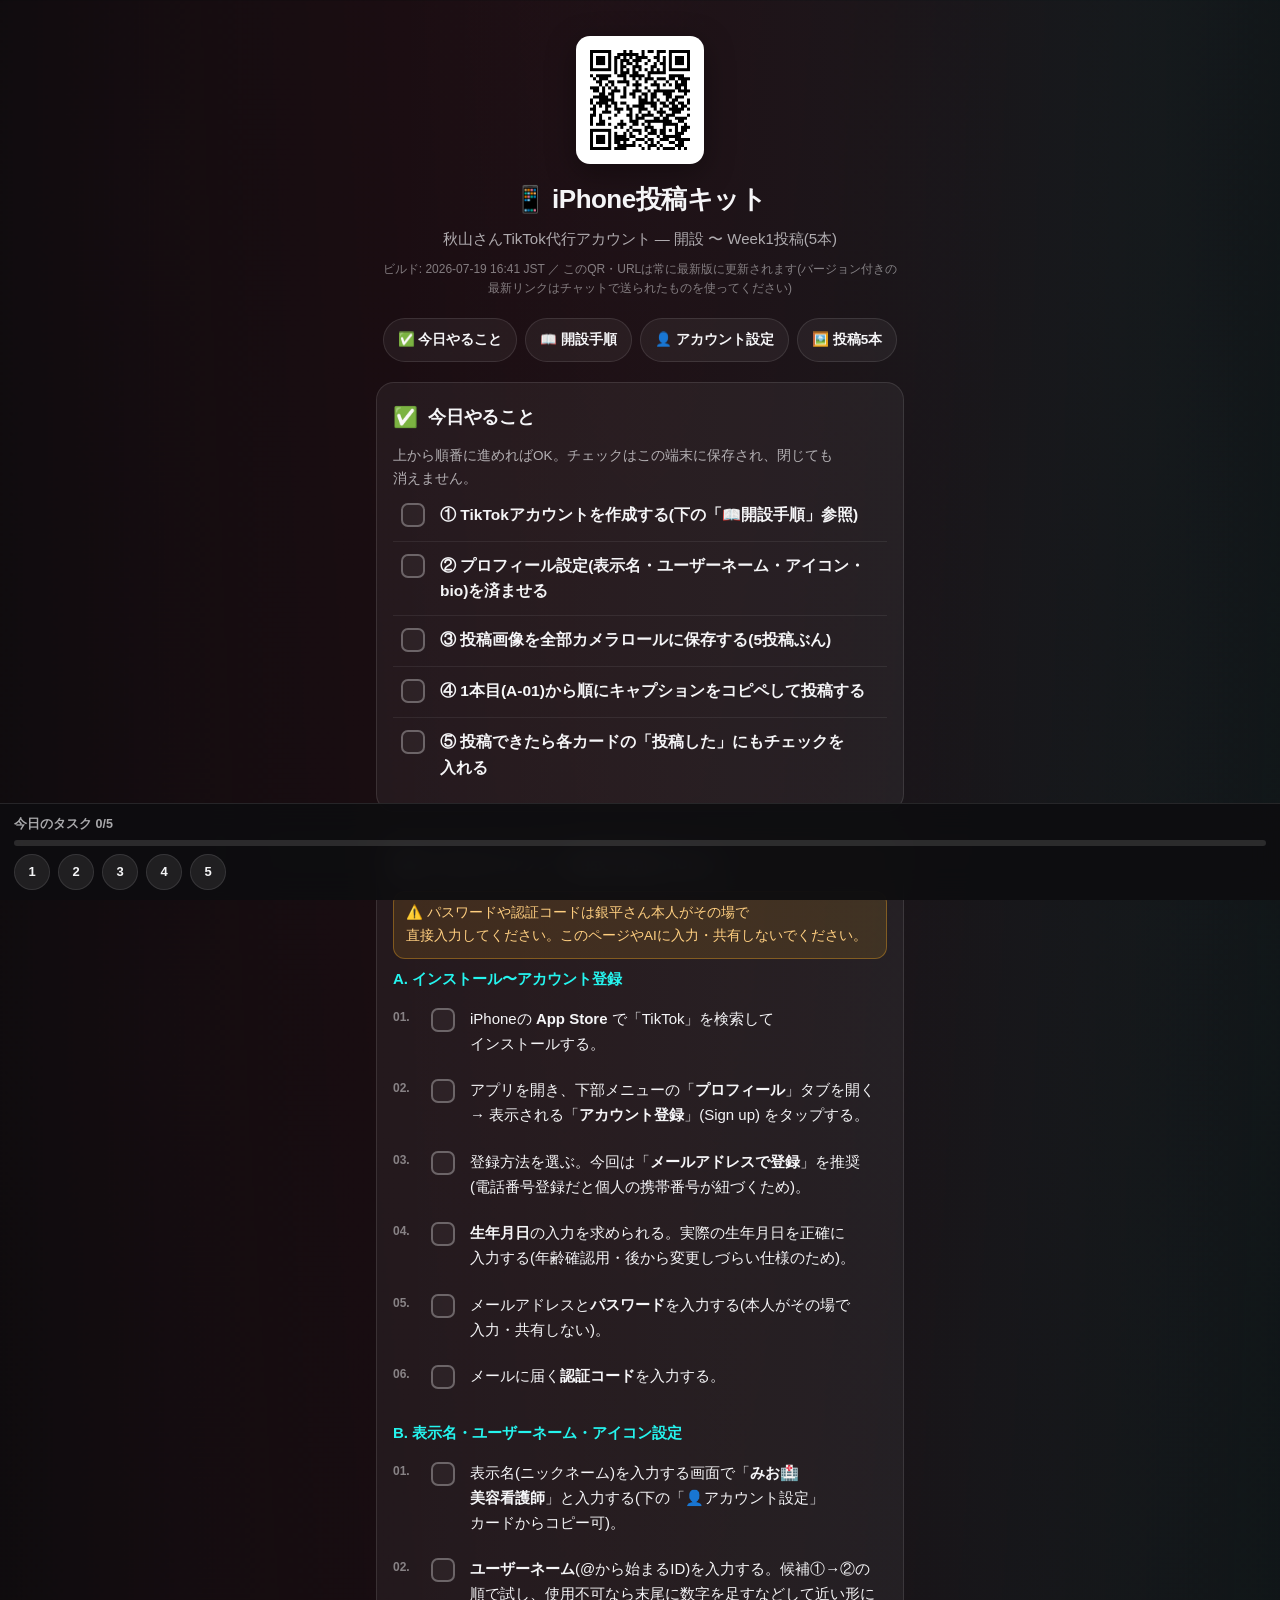
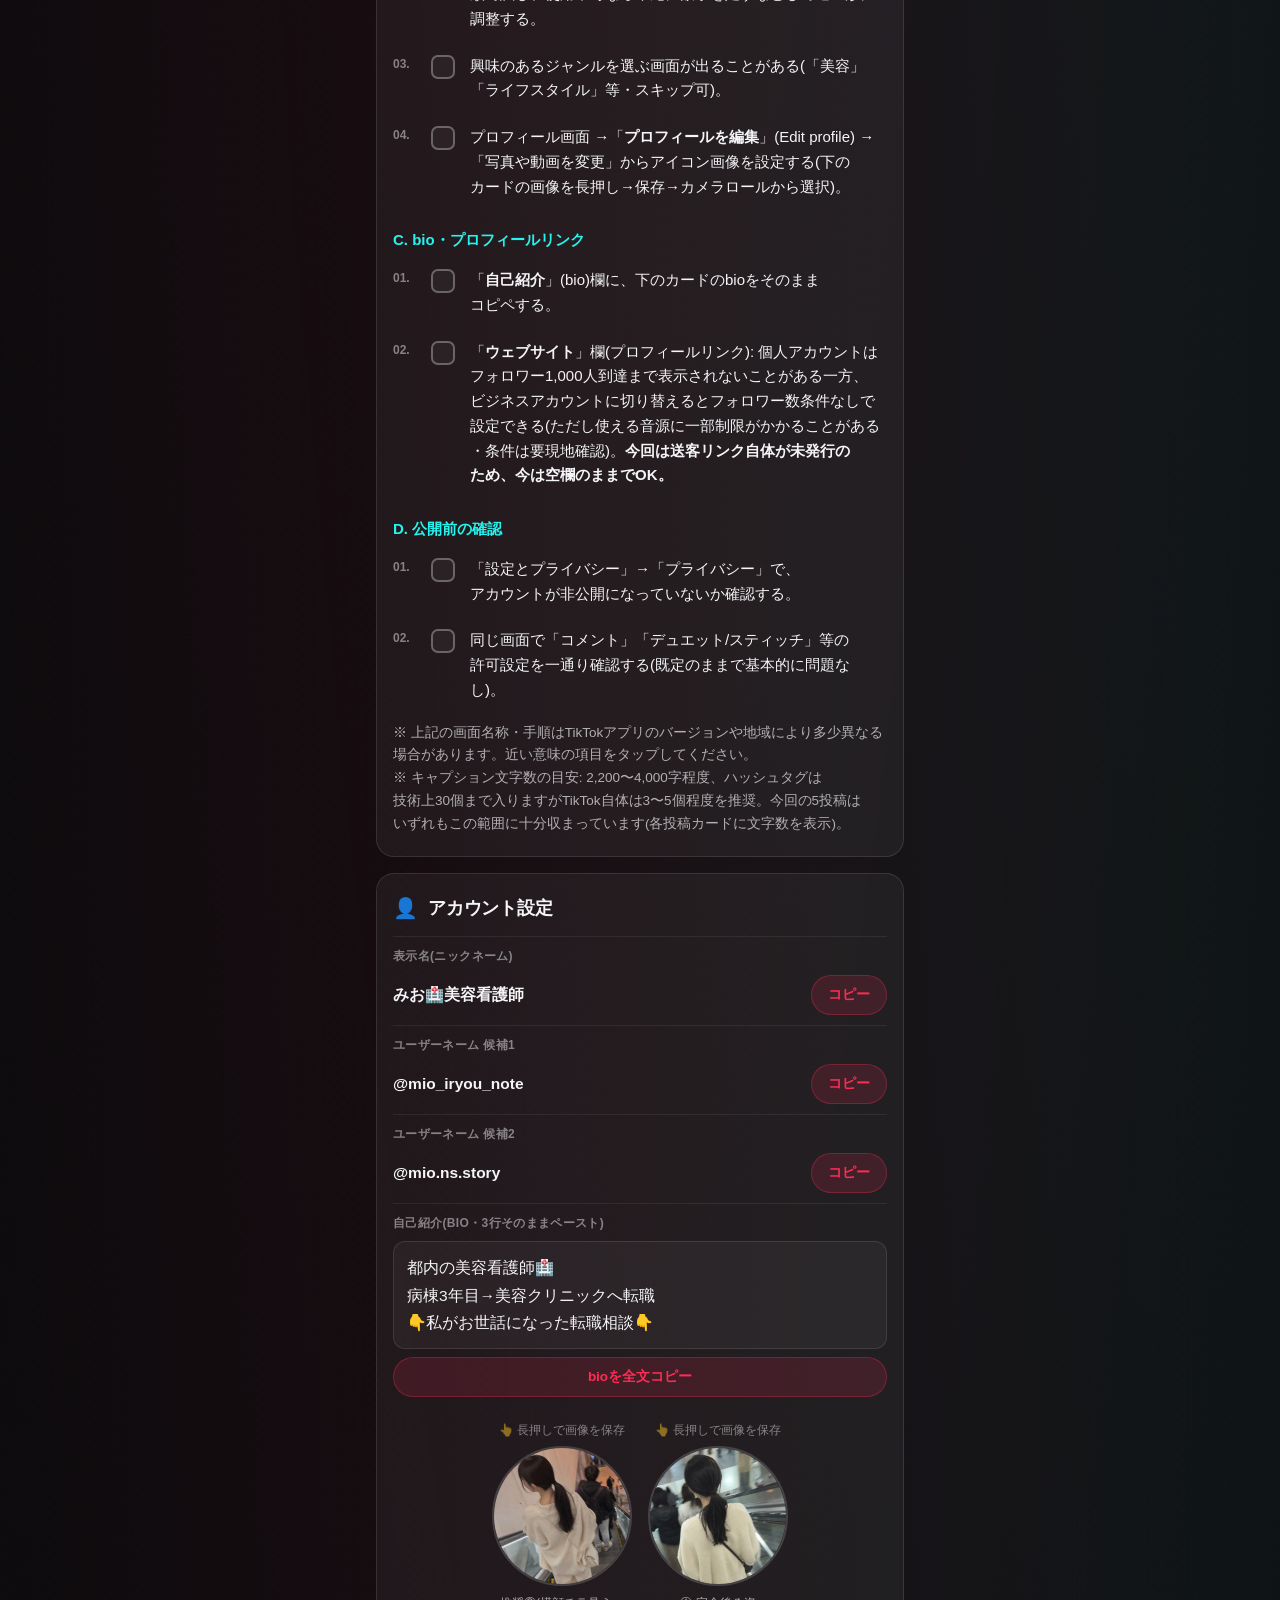
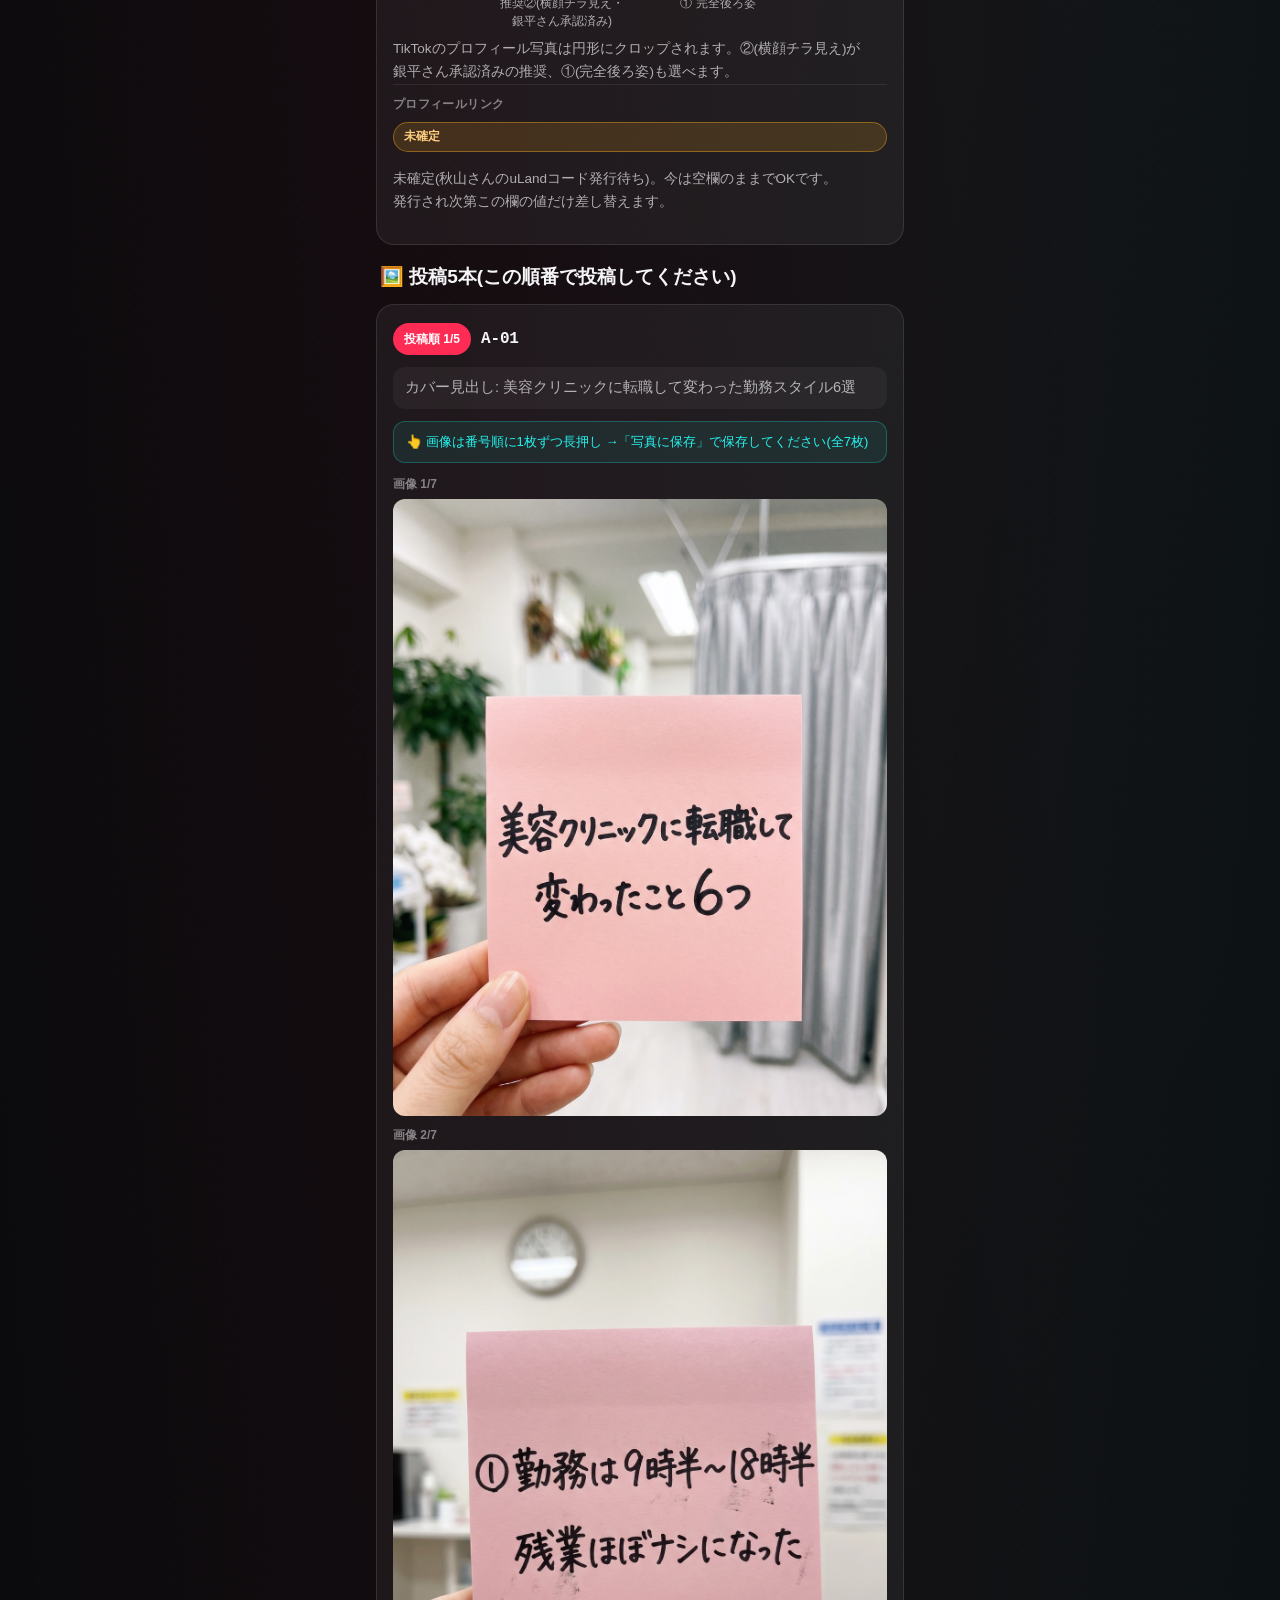
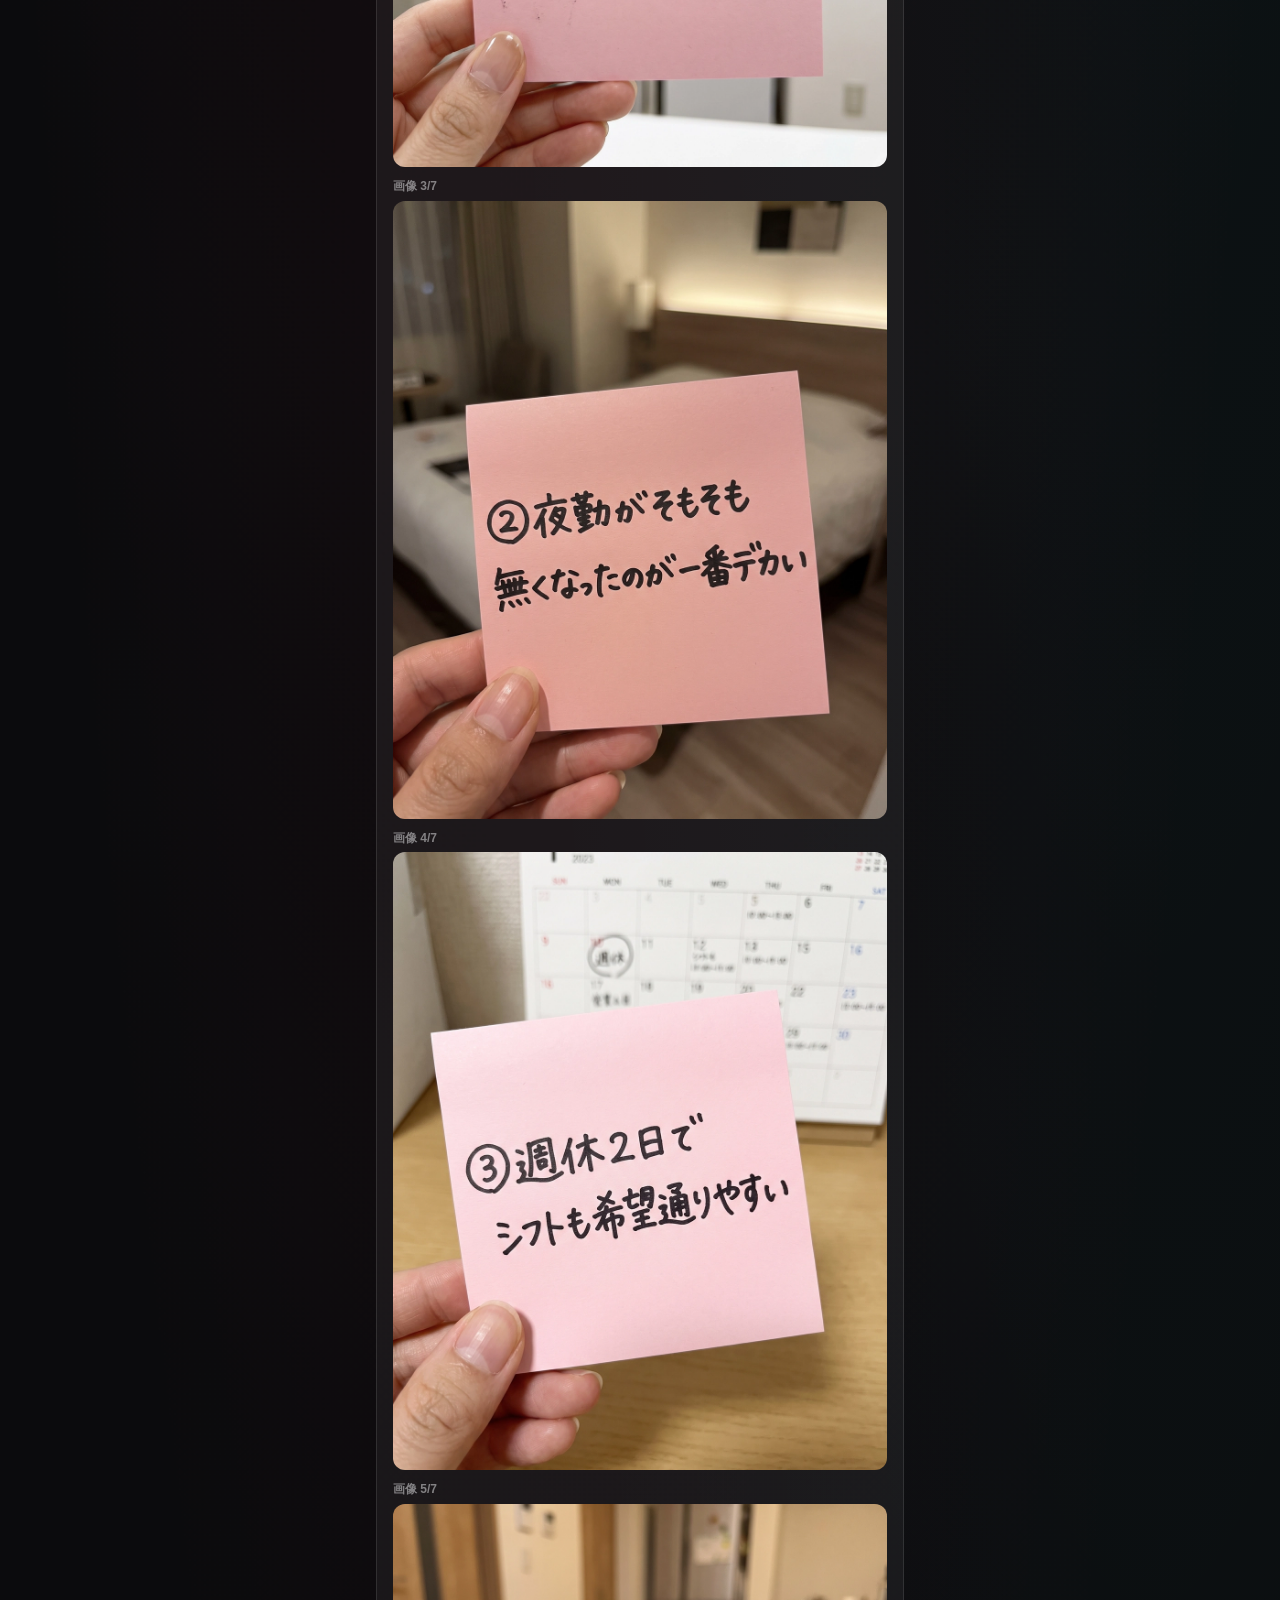
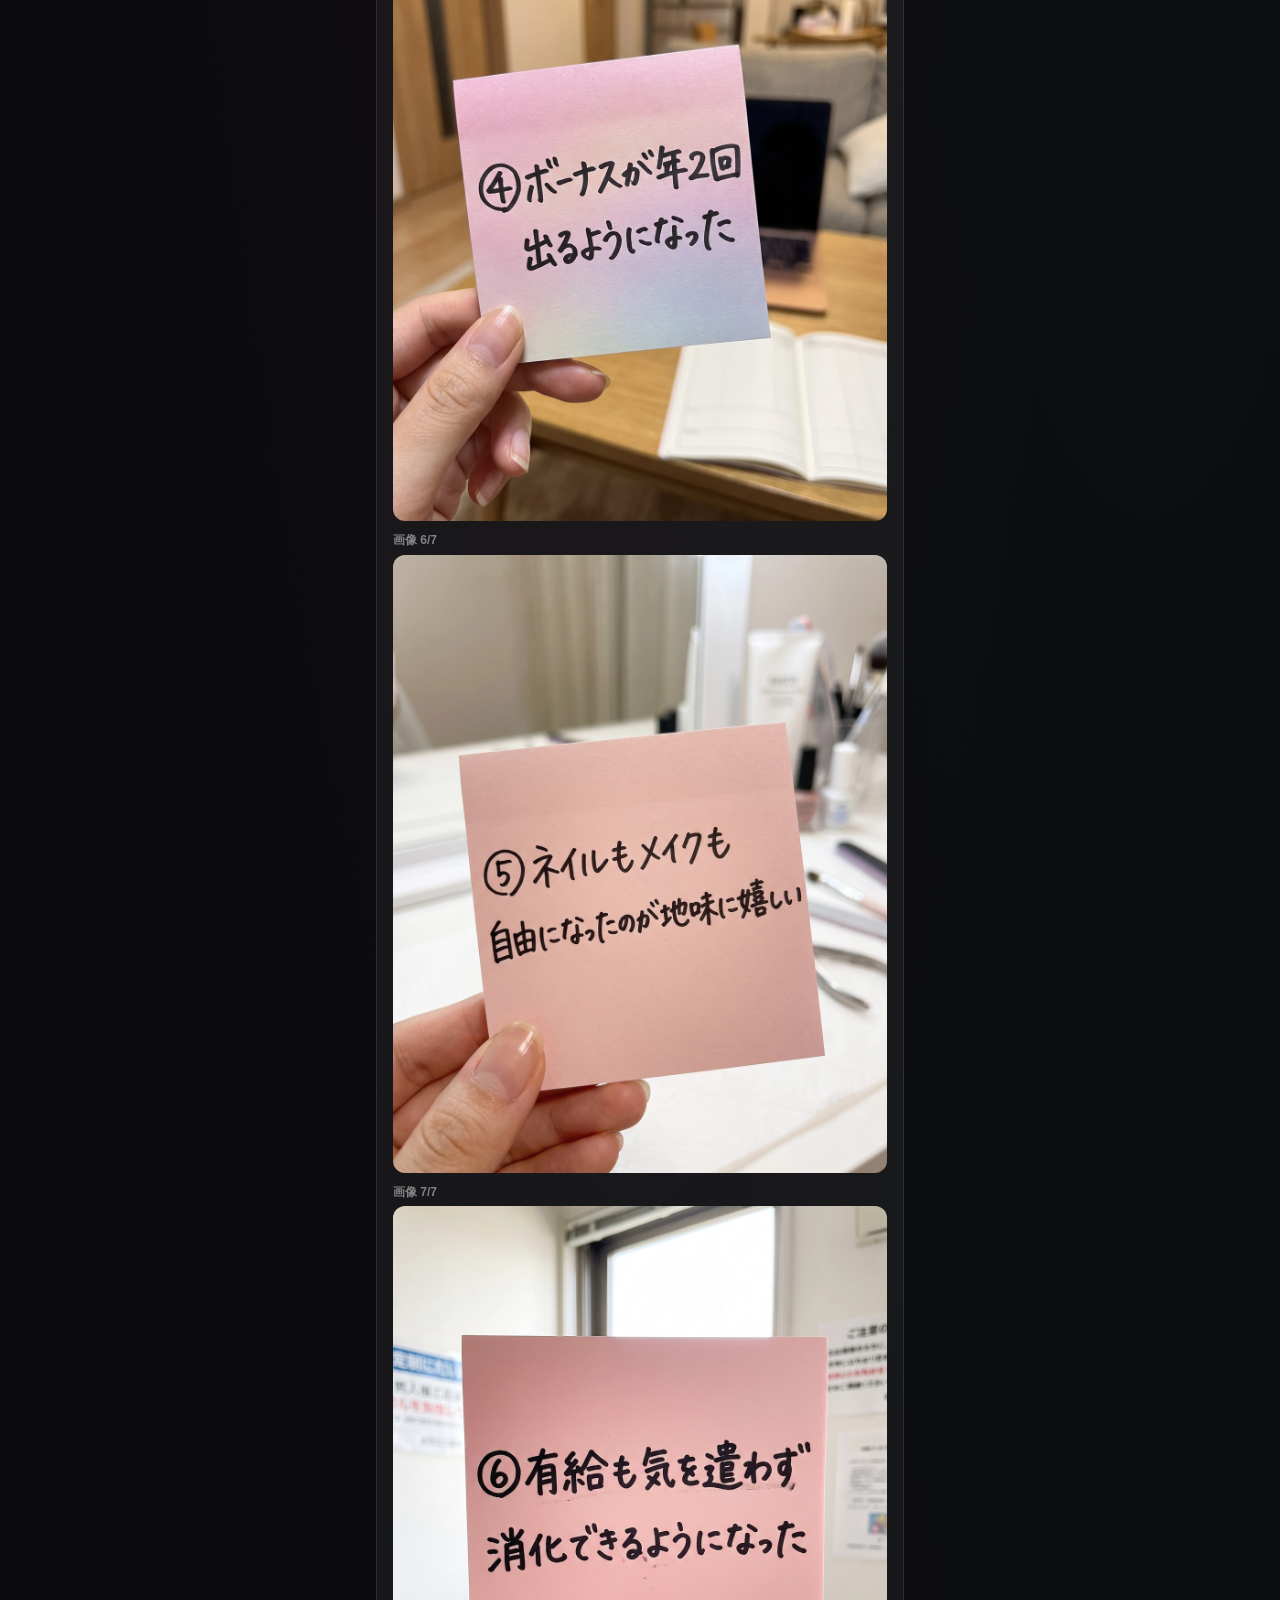
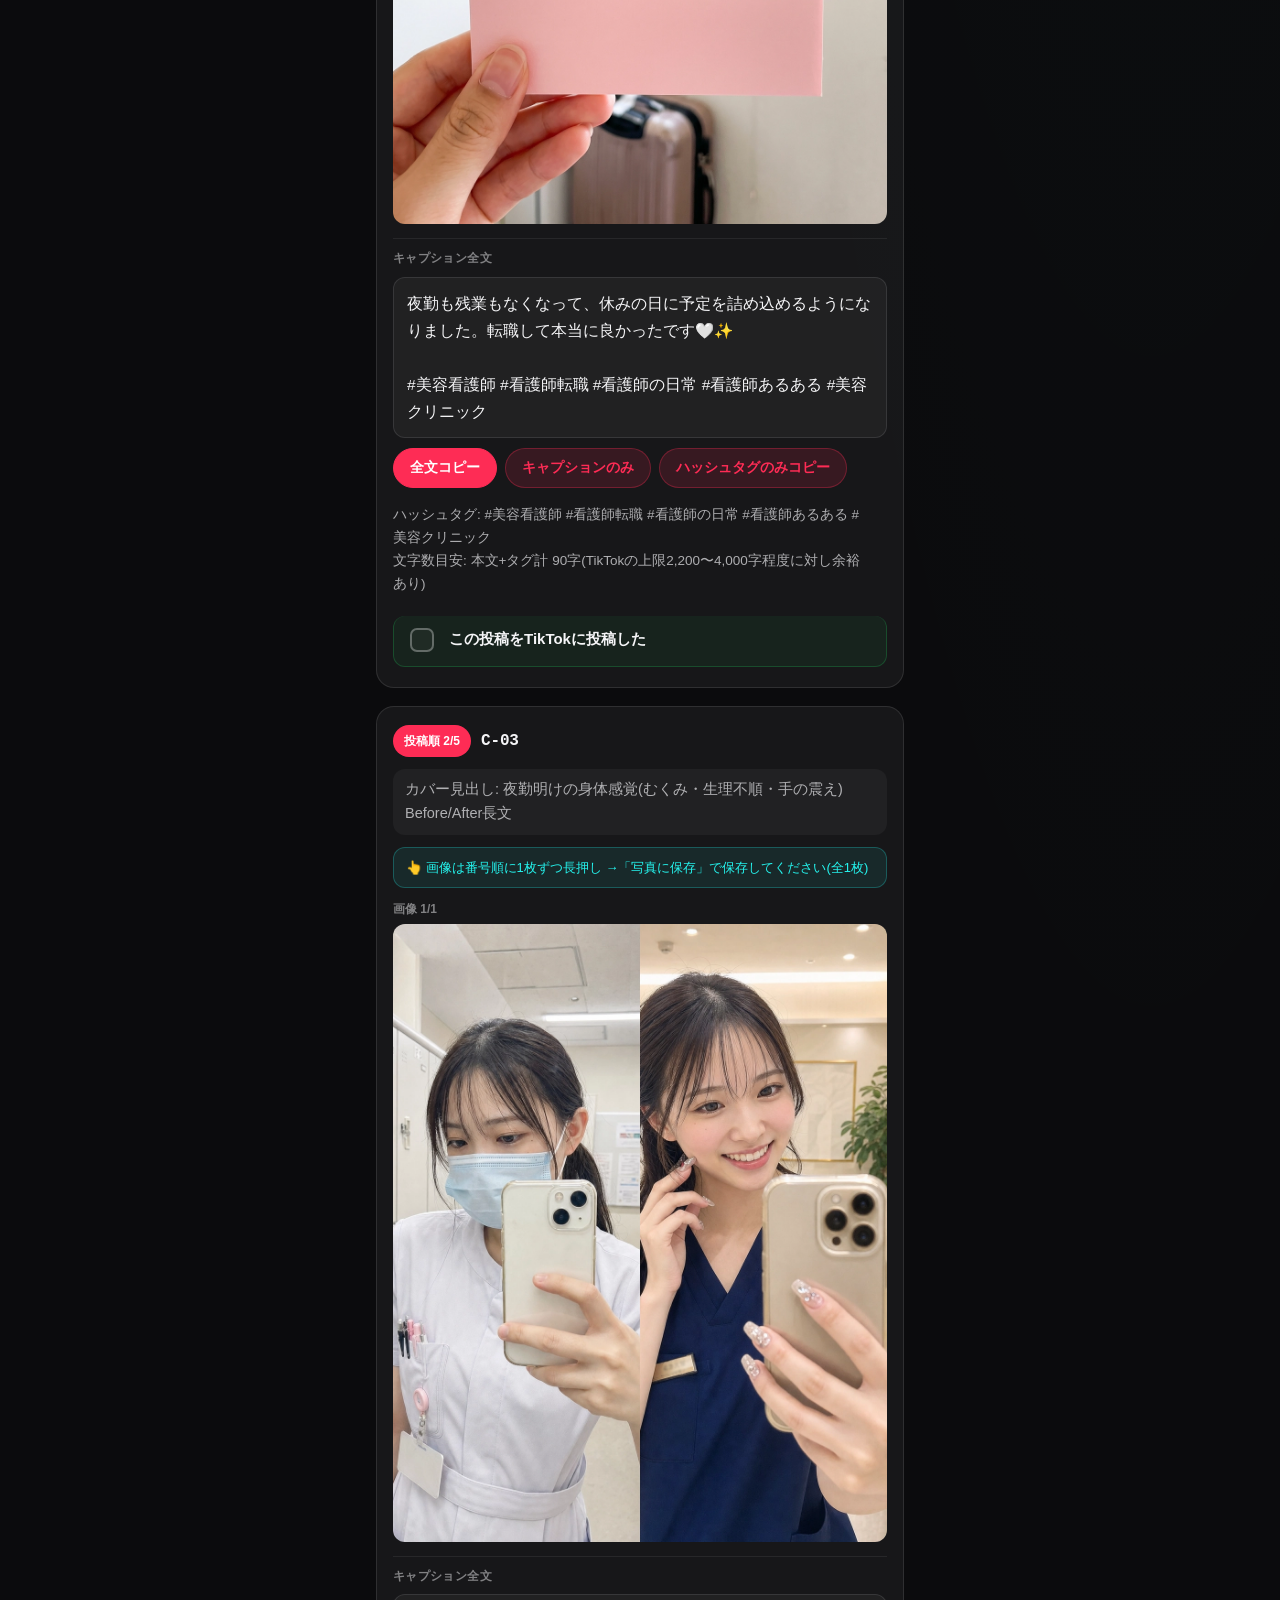
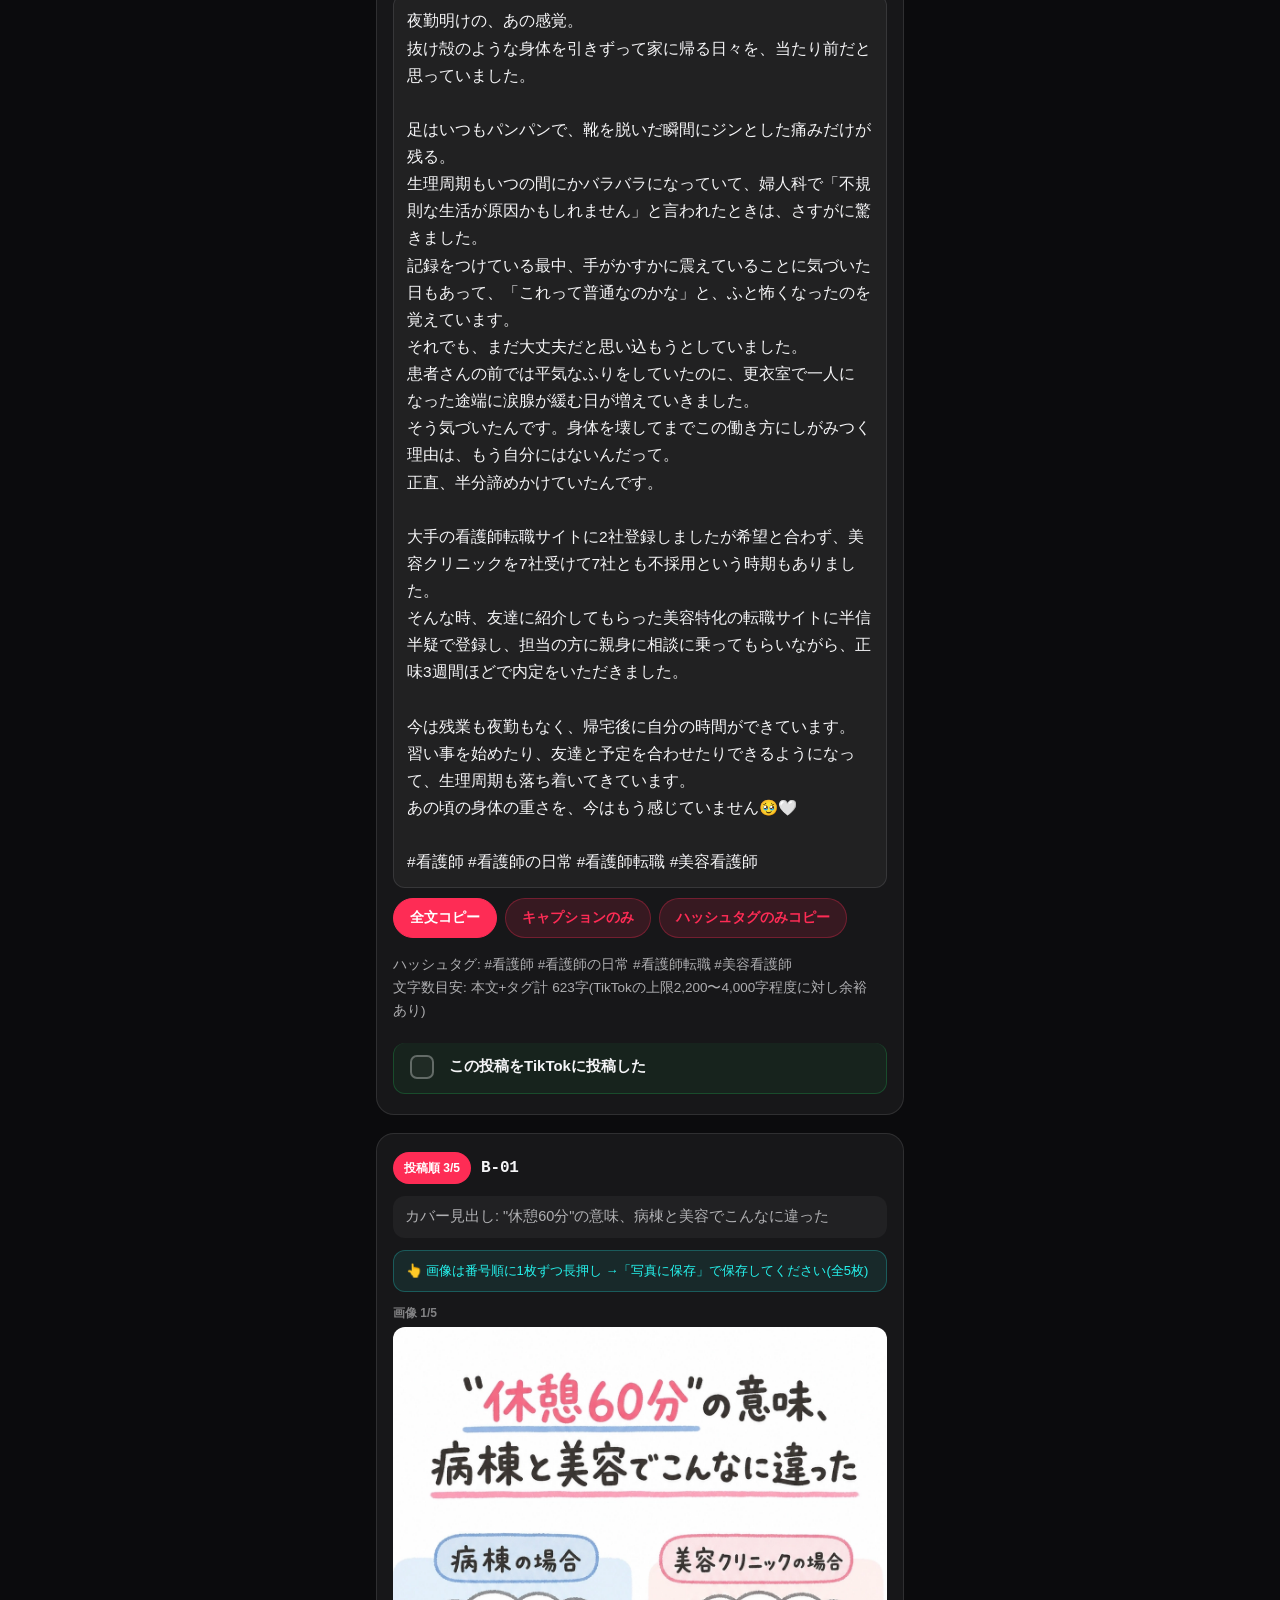
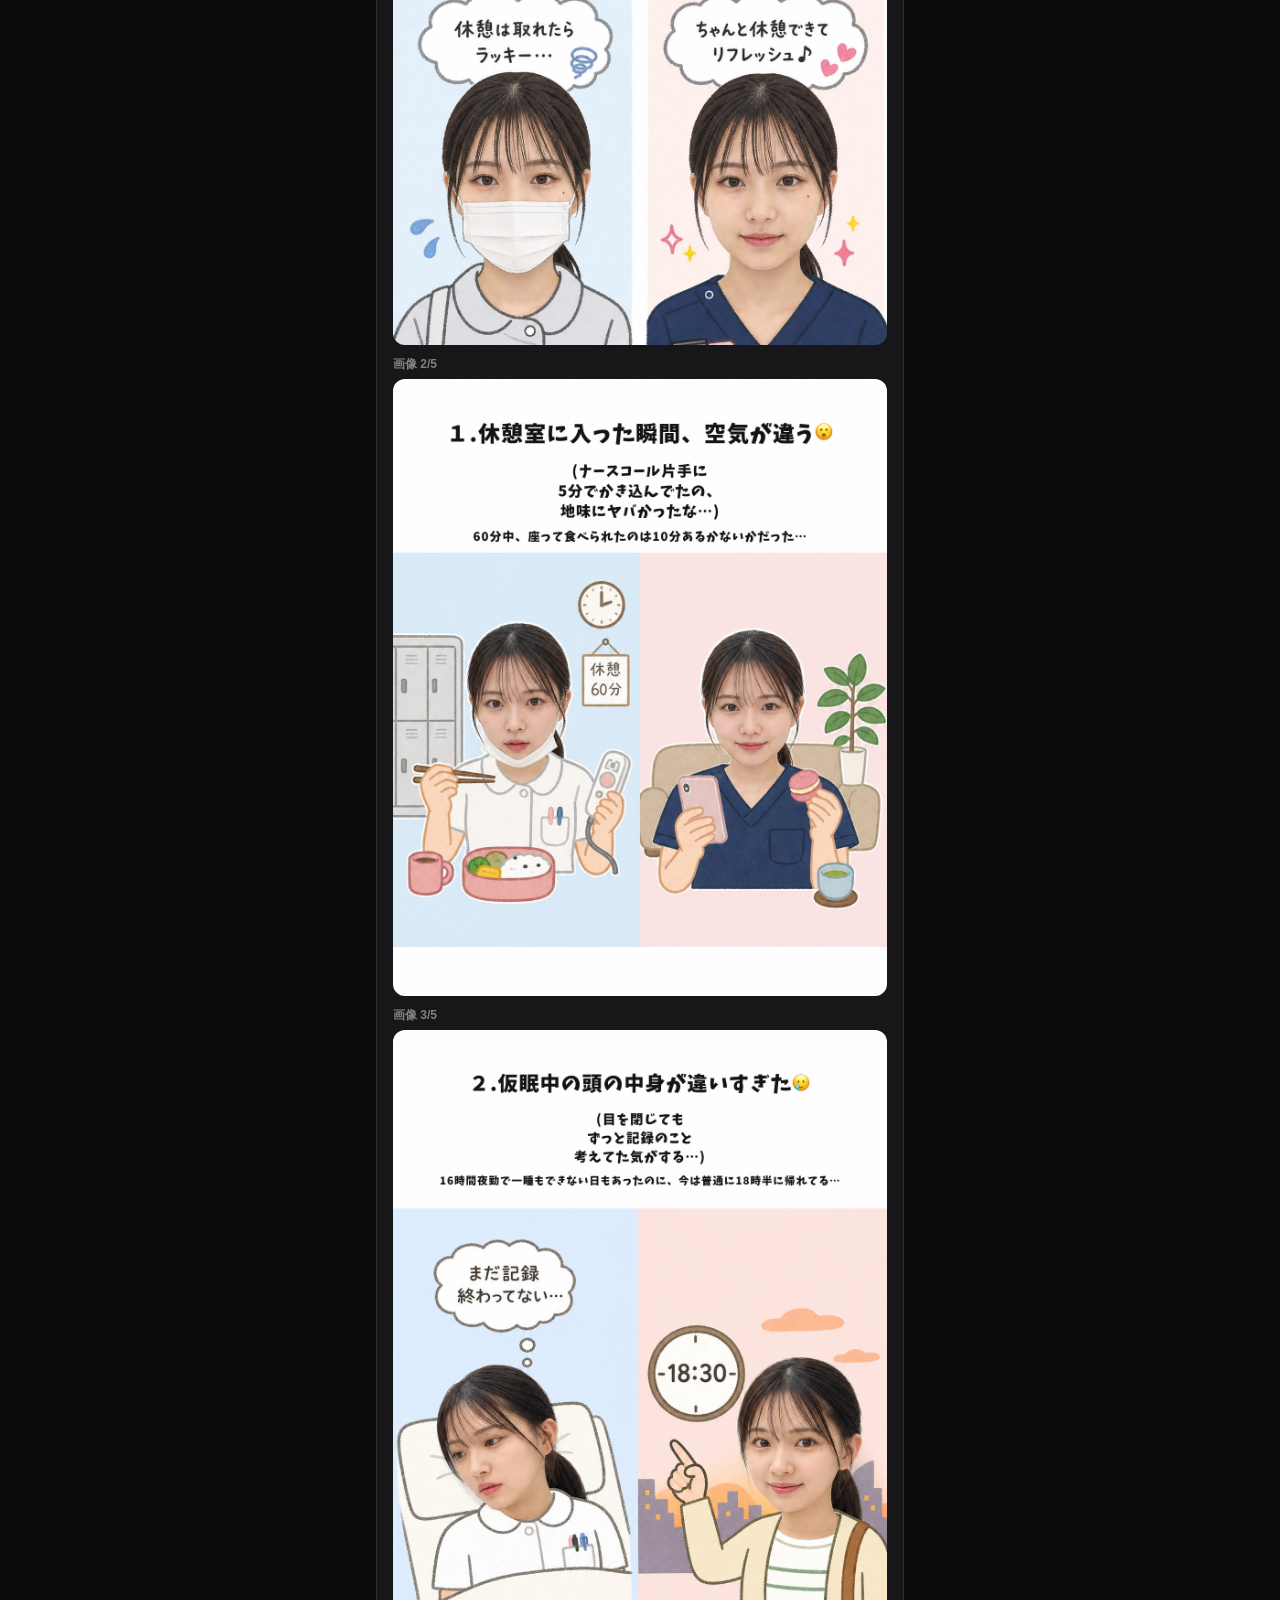
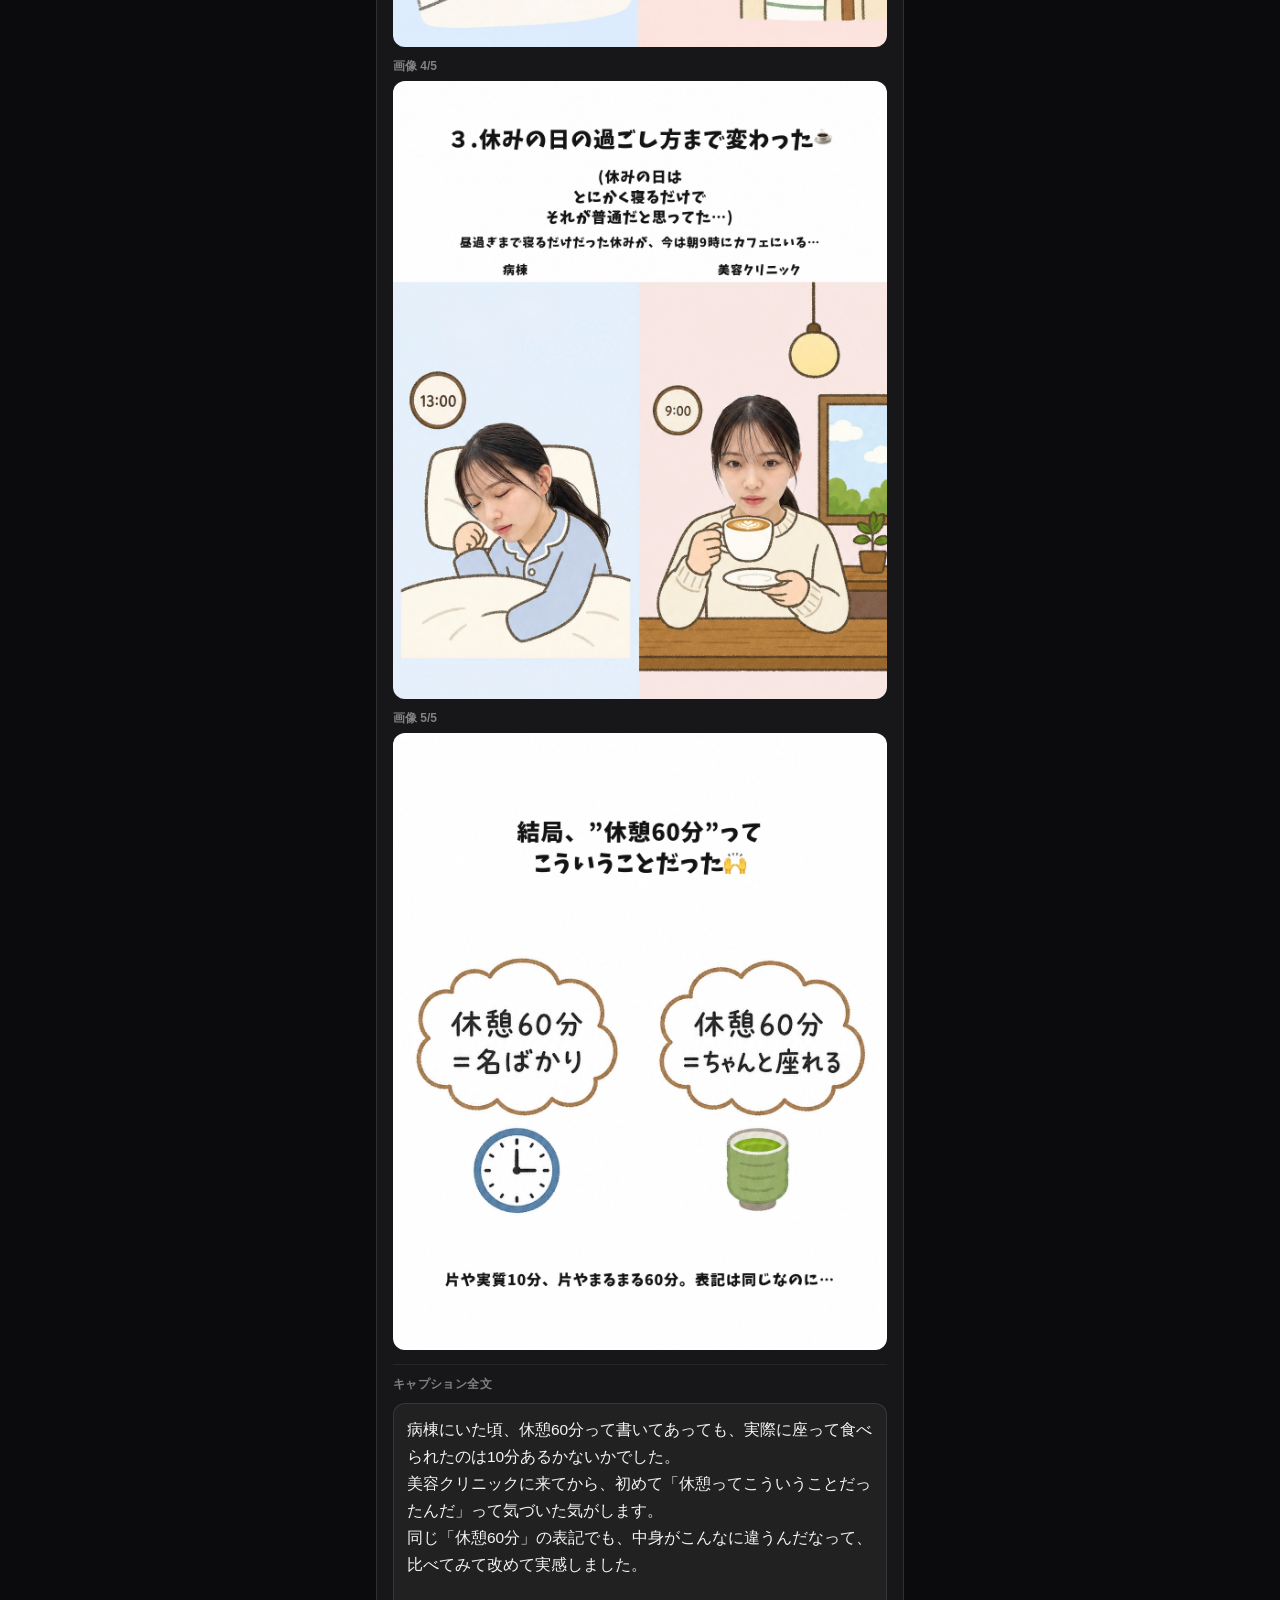
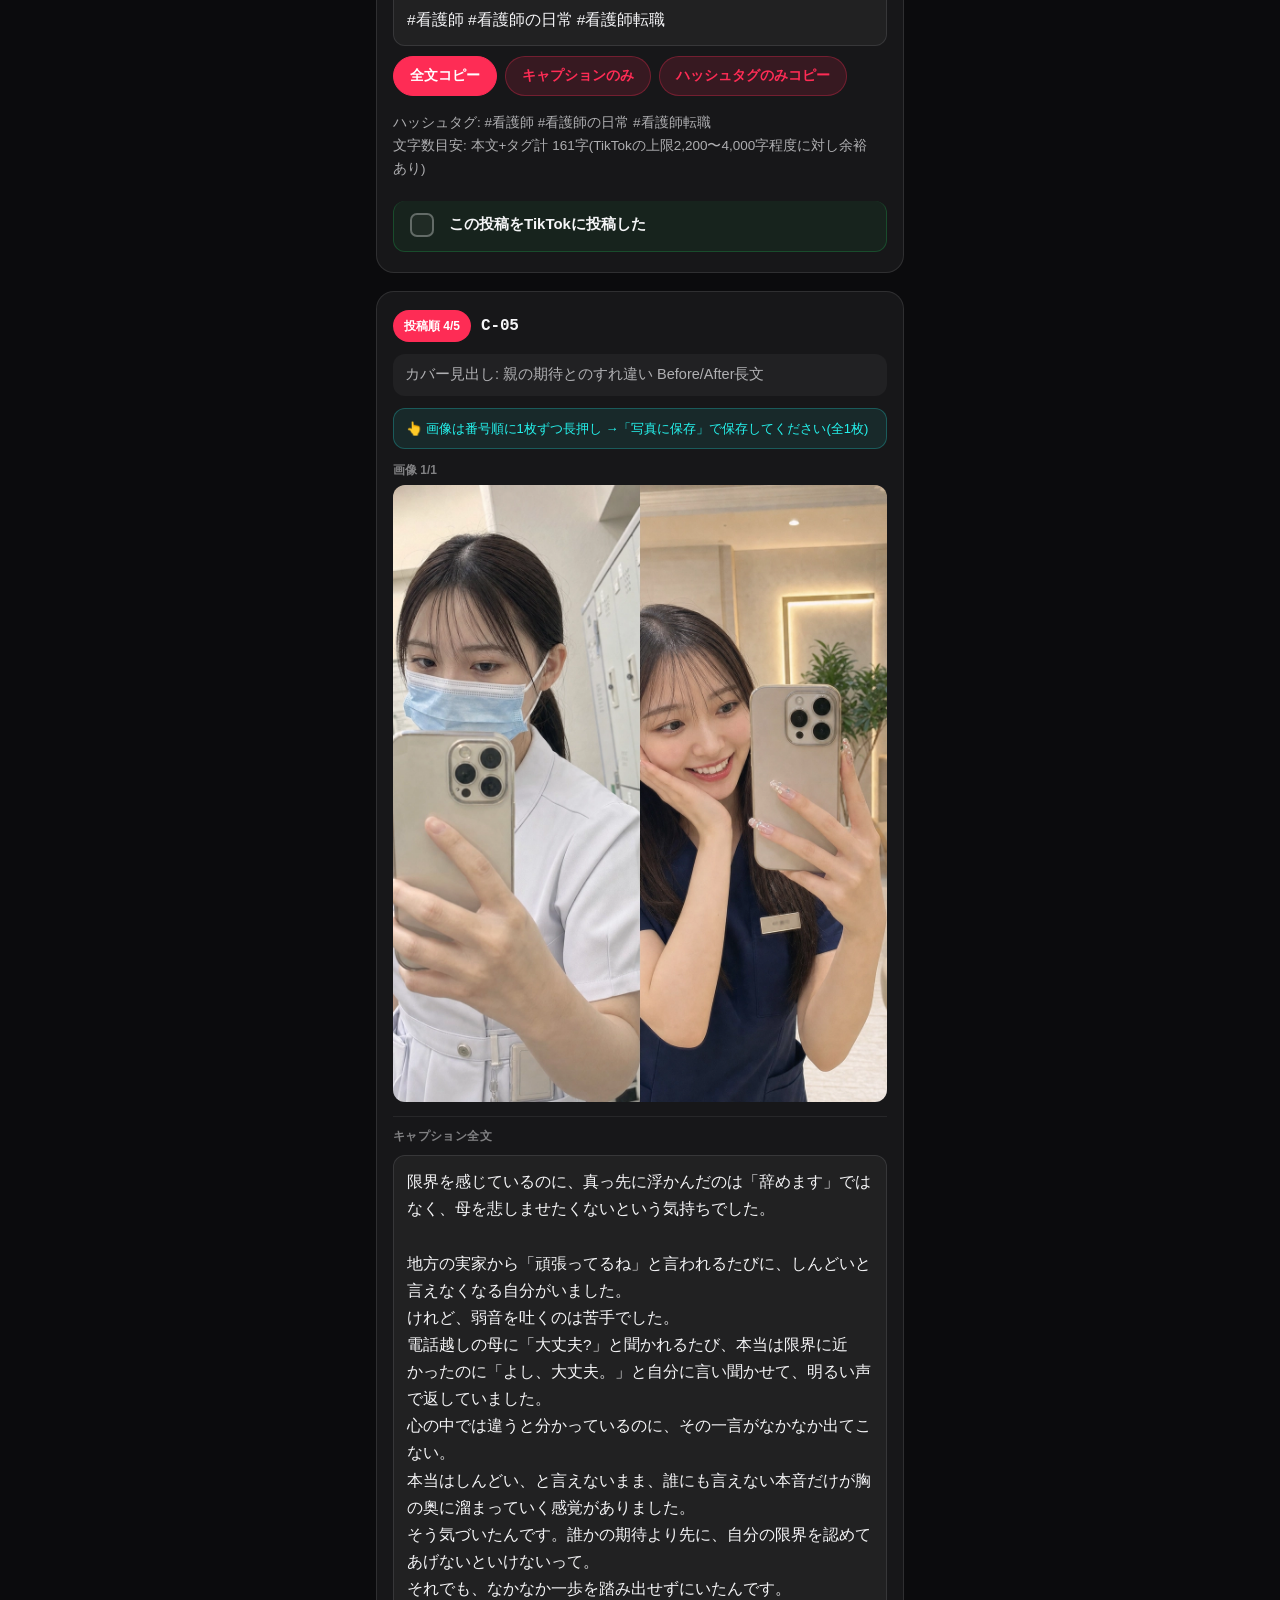
==== commit bafcfea6: "publish: site を更新" ====
--- a/iphone/index.html
+++ b/iphone/index.html
@@ -17,7 +17,7 @@
 <img alt="このページのQRコード" class="qr-img" height="128" src="[data-uri]" width="128"/>
 <h1>📱 iPhone投稿キット</h1>
 <p class="kit-sub">秋山さん​TikTok代行アカウント — 開設 〜 Week1投稿(5本)</p>
-<p class="kit-meta">ビルド: 2026-07-19 16:40 JST ／ この​QR・URLは​常に​最新版に​更新されます(バージョン付きの​最新リンクは​チャットで​送られた​ものを​使ってください​)</p>
+<p class="kit-meta">ビルド: 2026-07-19 16:41 JST ／ この​QR・URLは​常に​最新版に​更新されます(バージョン付きの​最新リンクは​チャットで​送られた​ものを​使ってください​)</p>
 </header>
 <nav class="quick-nav" data-budoux="off">
 <a href="#sec-checklist">✅ 今日やること</a>
